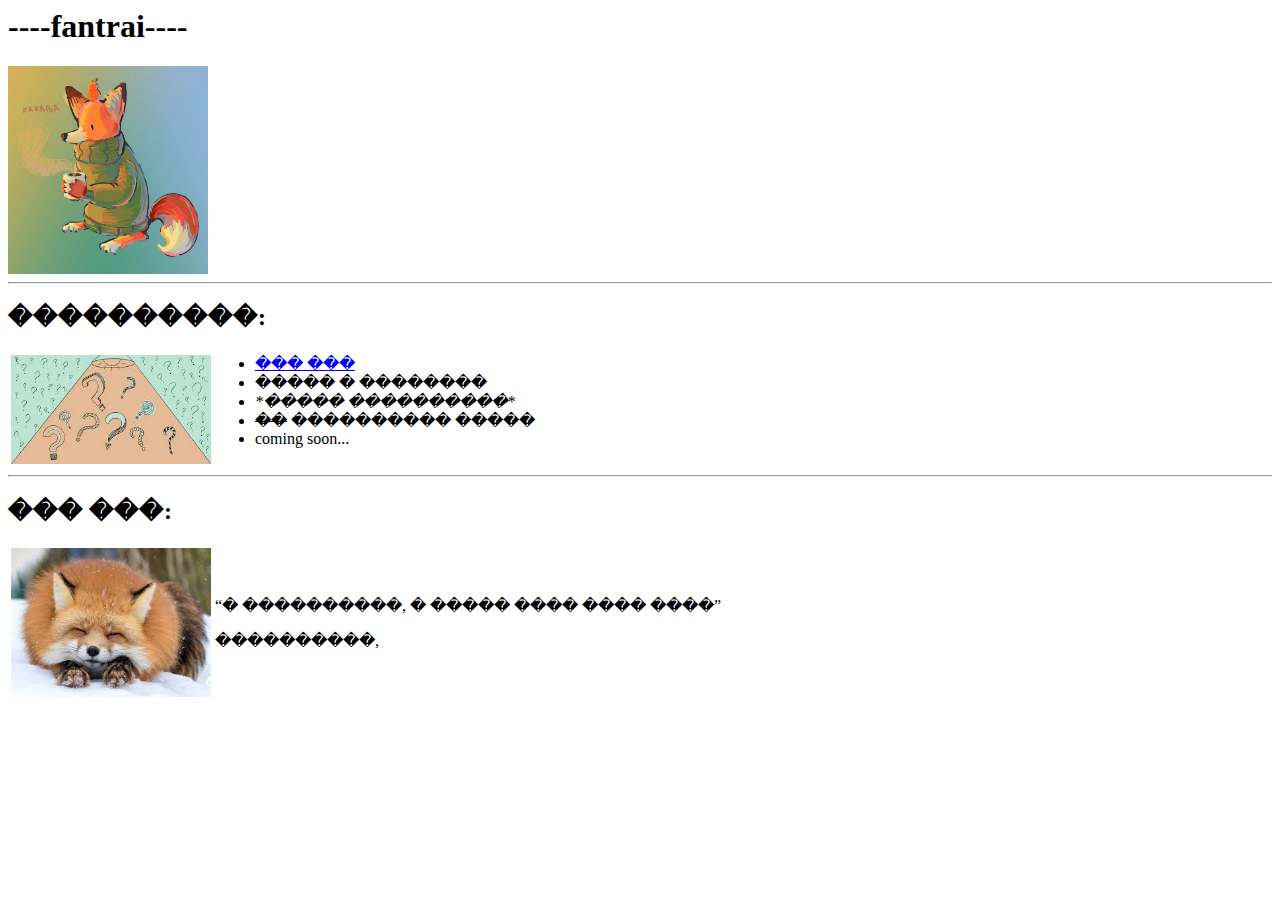
==== fantrai/main.html @ 4ff9de62 "addFantraiBase" ====
<html>
    <head>
        <title>��� ���</title>
        <link rel="shortcut icon" href="resources/fantrai2.jpg"/>
        <meta charset="UTF-8"/>
    </head>

    <body>
        <h1>----fantrai----</h1>
        <img alt="��� ������ ���� ���� ��������(" src="resources/fantrai.jpg" width="200" />
        <hr />

        <div>
            <h2>����������:</h2>

            <table>
                <tr>
                    <td>
                        <img alt="тут должна быть лиса" src="resources/whats.jpg" width="200"/>
                    </td>

                    <td>
                        <ul>
                            <li><a href="#about-me">��� ���</a></li>
                            <li><a>����� � ��������</a></li>
                            <li><a><i>*����� ����������*</i></a></li>
                            <li><a><del>��</del> ���������� �����</a></li>
                            <li><a>coming soon...</a></li>
                        </ul>
                    </td>
                </tr>
            </table>
            <hr />
        </div>

        <div id="about-me">
            <h2>��� ���:</h2>
            <p>
                <table>
                    <tr>
                        <td>
                            <img alt="��� ������ ���� ����������" src="resources/fox.jpg" width="200" />
                        </td>

                        <td>
                            <q>� ����������, � ����� ���� ���� ����</q>
                            <p>����������, </p>
                        </td>
                    </tr>
                </table>
            </p>
        </div>

    </body>
</html>
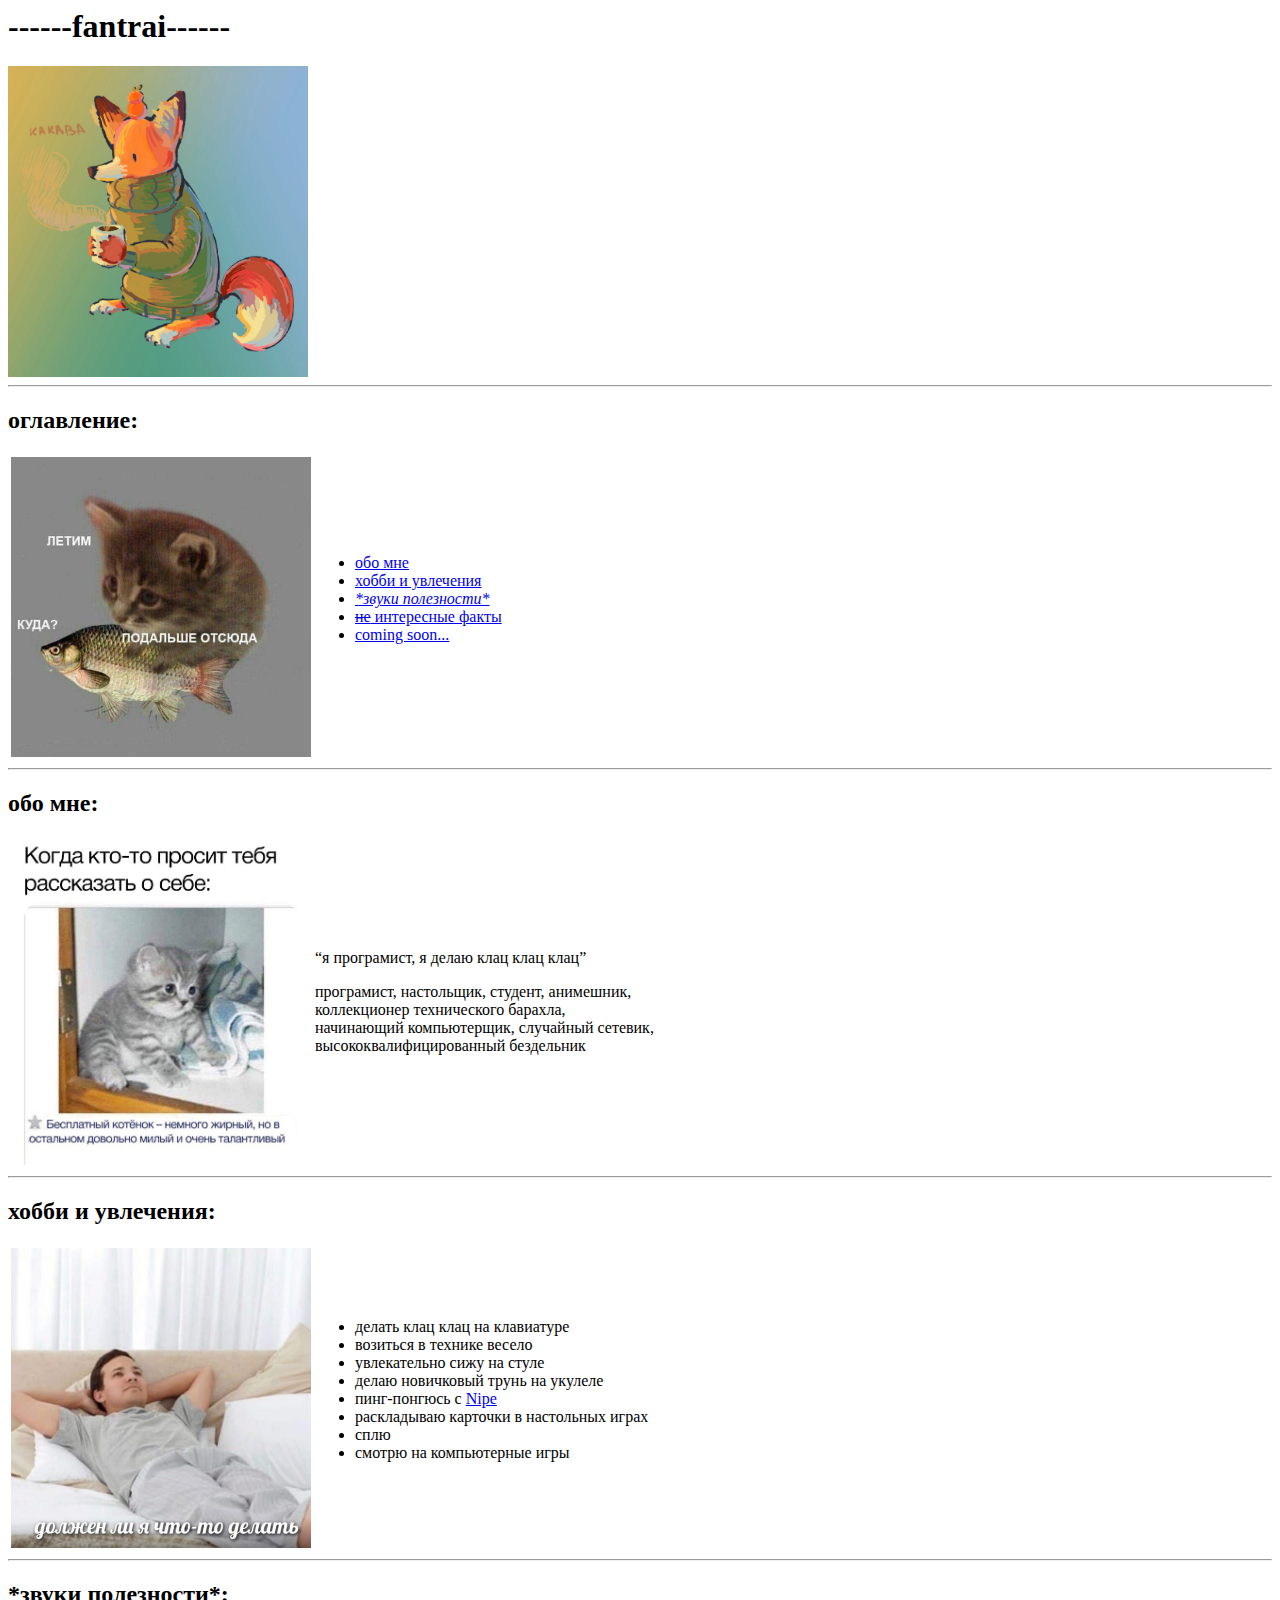
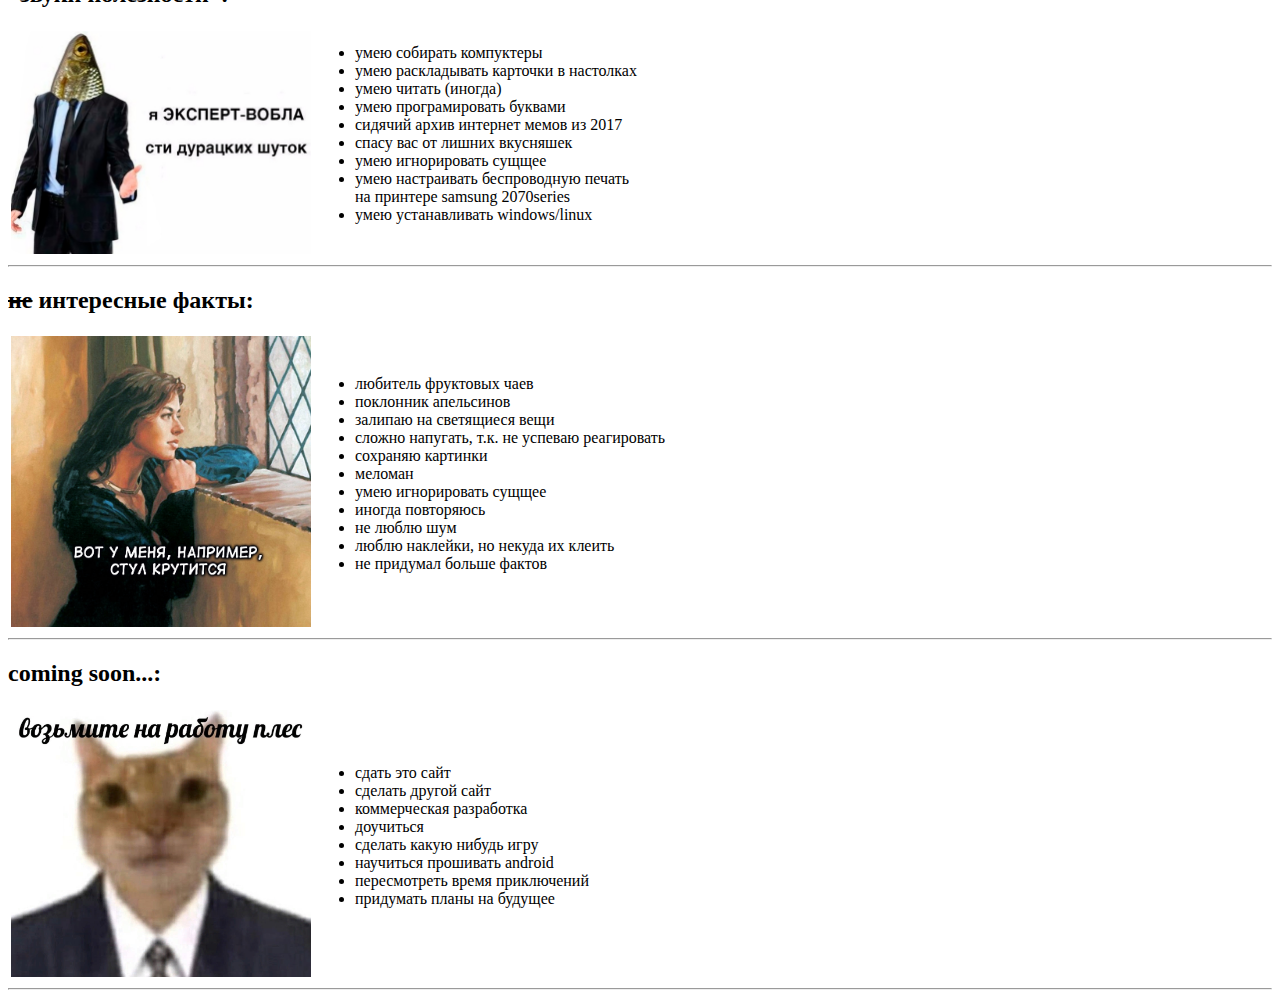
==== commit 258ccae7: "completeHTTP" ====
--- a/fantrai/main.html
+++ b/fantrai/main.html
@@ -1,31 +1,31 @@
 <html>
     <head>
-        <title>��� ���</title>
+        <title>fantrai</title>
         <link rel="shortcut icon" href="resources/fantrai2.jpg"/>
         <meta charset="UTF-8"/>
     </head>
 
     <body>
-        <h1>----fantrai----</h1>
-        <img alt="��� ������ ���� ���� ��������(" src="resources/fantrai.jpg" width="200" />
+        <h1>------fantrai------</h1>
+        <img alt="аватарка не подгрузилась(" src="resources/fantrai.jpg" width="300" />
         <hr />
 
         <div>
-            <h2>����������:</h2>
+            <h2>оглавление:</h2>
 
             <table>
                 <tr>
                     <td>
-                        <img alt="тут должна быть лиса" src="resources/whats.jpg" width="200"/>
+                        <img alt="тут должна быть катринка" src="resources/what.jpg" width="300"/>
                     </td>
 
                     <td>
                         <ul>
-                            <li><a href="#about-me">��� ���</a></li>
-                            <li><a>����� � ��������</a></li>
-                            <li><a><i>*����� ����������*</i></a></li>
-                            <li><a><del>��</del> ���������� �����</a></li>
-                            <li><a>coming soon...</a></li>
+                            <li><a href="#about-me">обо мне</a></li>
+                            <li><a href="#hobby">хобби и увлечения</a></li>
+                            <li><a href="#useful"><i>*звуки полезности*</i></a></li>
+                            <li><a href="#facts"><del>не</del> интересные факты</a></li>
+                            <li><a href="#coming-soon">coming soon...</a></li>
                         </ul>
                     </td>
                 </tr>
@@ -34,21 +34,132 @@
         </div>
 
         <div id="about-me">
-            <h2>��� ���:</h2>
-            <p>
+            <h2>обо мне:</h2>
                 <table>
                     <tr>
                         <td>
-                            <img alt="��� ������ ���� ����������" src="resources/fox.jpg" width="200" />
+                            <img alt="тут должна быть лиса" src="resources/about-me.jpg" width="300" />
                         </td>
 
                         <td>
-                            <q>� ����������, � ����� ���� ���� ����</q>
-                            <p>����������, </p>
+                            <q>я програмист, я делаю клац клац клац</q>
+                            <p>програмист, настольщик, студент, анимешник, <br>
+                                коллекционер технического барахла, <br>
+                                начинающий компьютерщик, случайный сетевик,<br>
+                                высококвалифицированный бездельник</p>
                         </td>
                     </tr>
                 </table>
-            </p>
+            <hr/>
+        </div>
+
+        <div id="hobby">
+            <h2>хобби и увлечения:</h2>
+
+            <table>
+                <tr>
+                    <td>
+                        <img alt="тут должна быть катринка" src="resources/hobby.jpg" width="300"/>
+                    </td>
+
+                    <td>
+                        <ul>
+                            <li>делать клац клац на клавиатуре</li>
+                            <li>возиться в технике весело</li>
+                            <li>увлекательно сижу на стуле</li>
+                            <li>делаю новичковый трунь на укулеле</li>
+                            <li>пинг-понгюсь с <a href="/NipeSite/main.html">Nipe</a></li>
+                            <li>раскладываю карточки в настольных играх</li>
+                            <li>сплю</li>
+                            <li>смотрю на компьютерные игры</li>
+                        </ul>
+                    </td>
+                </tr>
+            </table>
+            <hr />
+        </div>
+
+        <div id="useful">
+            <h2>*звуки полезности*:</h2>
+
+            <table>
+                <tr>
+                    <td>
+                        <img alt="тут должна быть катринка" src="resources/useful.jpg" width="300"/>
+                    </td>
+
+                    <td>
+                        <ul>
+                            <li>умею собирать компуктеры</li>
+                            <li>умею раскладывать карточки в настолках</li>
+                            <li>умею читать (иногда)</li>
+                            <li>умею програмировать буквами</li>
+                            <li>сидячий архив интернет мемов из 2017</li>
+                            <li>спасу вас от лишних вкусняшек</li>
+                            <li>умею игнорировать сущщее</li>
+                            <li>умею настраивать беспроводную печать
+                                <br/> на принтере samsung 2070series</li>
+                            <li>умею устанавливать windows/linux</li>
+                        </ul>
+                    </td>
+                </tr>
+            </table>
+            <hr />
+        </div>
+
+        <div id="facts">
+            <h2><del>не</del> интересные факты:</h2>
+
+            <table>
+                <tr>
+                    <td>
+                        <img alt="тут должна быть катринка" src="resources/facts.jpg" width="300"/>
+                    </td>
+
+                    <td>
+                        <ul>
+                            <li>любитель фруктовых чаев</li>
+                            <li>поклонник апельсинов</li>
+                            <li>залипаю на светящиеся вещи</li>
+                            <li>сложно напугать, т.к. не успеваю реагировать</li>
+                            <li>сохраняю картинки</li>
+                            <li>меломан</li>
+                            <li>умею игнорировать сущщее</li>
+                            <li>иногда повторяюсь</li>
+                            <li>не люблю шум</li>
+                            <li>люблю наклейки, но некуда их клеить</li>
+                            <li>не придумал больше фактов</li>
+                        </ul>
+                    </td>
+                </tr>
+            </table>
+            <hr />
+        </div>
+
+        <div id="coming-soon">
+            <h2>coming soon...:</h2>
+
+            <table>
+                <tr>
+                    <td>
+                        <img alt="тут должна быть катринка" src="resources/future.jpg" width="300"/>
+                    </td>
+
+                    <td>
+                        <ul>
+                            <li>сдать это сайт</li>
+                            <li>сделать другой сайт</li>
+                            <li>коммерческая разработка</li>
+                            <li>доучиться</li>
+                            <li>сделать какую нибудь игру</li>
+                            <li>научиться прошивать android</li>
+                            <li>пересмотреть время приключений</li>
+                            <li>придумать планы на будущее</li>
+                        </ul>
+                    </td>
+                </tr>
+            </table>
+            <hr />
         </div>
 
     </body>
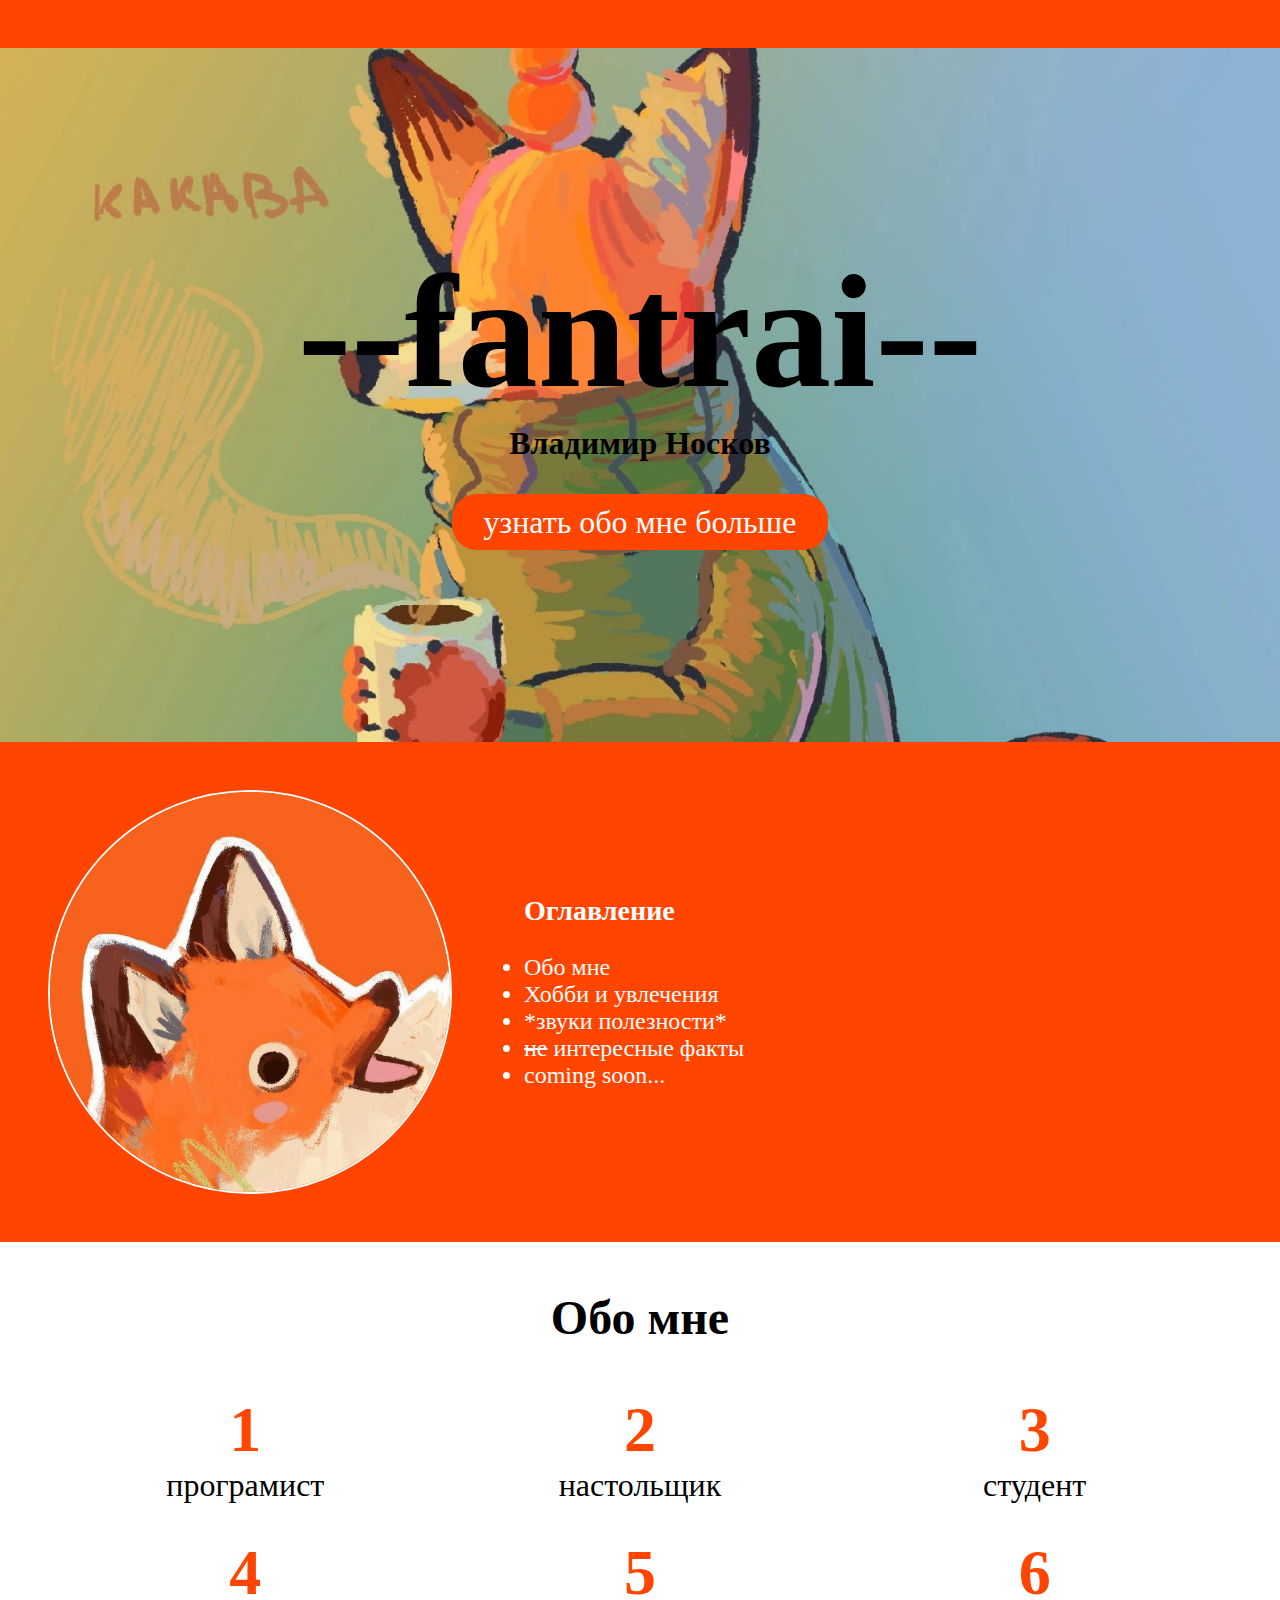
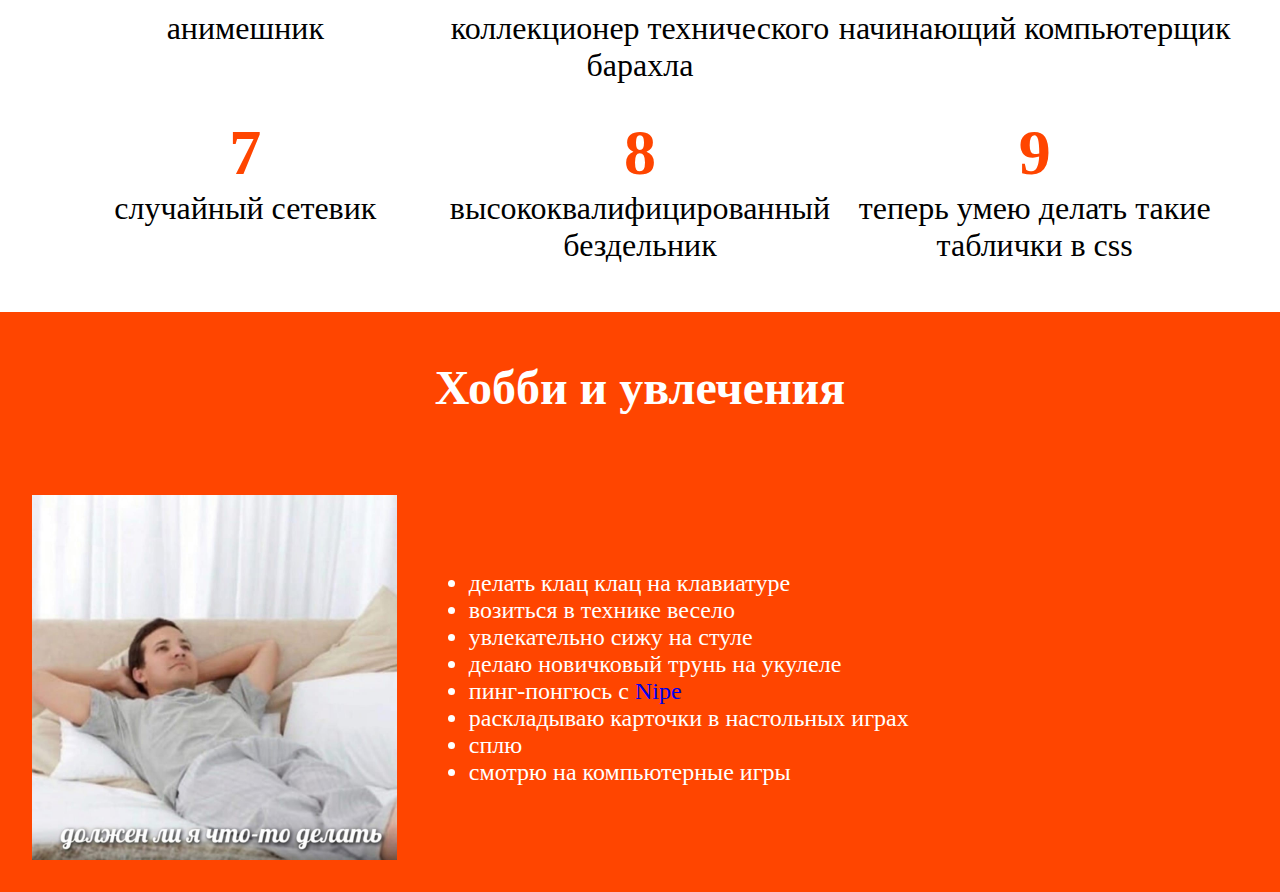
==== commit 120c4225: "add-css (start)" ====
--- a/fantrai/main.html
+++ b/fantrai/main.html
@@ -2,165 +2,88 @@
     <head>
         <title>fantrai</title>
         <link rel="shortcut icon" href="resources/fantrai2.jpg"/>
+        <link rel="stylesheet" href="fantrai.css" />
         <meta charset="UTF-8"/>
     </head>
 
     <body>
-        <h1>------fantrai------</h1>
-        <img alt="аватарка не подгрузилась(" src="resources/fantrai.jpg" width="300" />
-        <hr />
+        <section class="main_block">
+            <h1>--fantrai--</h1>
+            <h6>Владимир Носков</h6>
+            <a href="#typical_me" class="false_butt">узнать обо мне больше</a>
+        </section>
 
-        <div>
-            <h2>оглавление:</h2>
+        <section id="typical_me">
+            <img class="circle_av" src="resources/fantrai2.jpg"/>
+            <div class="about_me">
+                <h3>Оглавление</h3> <br />
+                <ul>
+                    <li>Обо мне</li>
+                    <li>Хобби и увлечения</li>
+                    <li>*звуки полезности*</li>
+                    <li><del>не</del> интересные факты</li>
+                    <li>coming soon...</li>
+                </ul>
+            </div>
+        </section>
 
-            <table>
-                <tr>
-                    <td>
-                        <img alt="тут должна быть катринка" src="resources/what.jpg" width="300"/>
-                    </td>
+        <section class="facts">
+            <h2>Обо мне</h2>
+            <div class="facts_grid">
+                <div>
+                    <h3>1</h3>
+                    програмист
+                </div>
+                <div>
+                    <h3>2</h3>
+                    настольщик
+                </div>
+                <div>
+                    <h3>3</h3>
+                    студент
+                </div>
+                <div>
+                    <h3>4</h3>
+                    анимешник
+                </div>
+                <div>
+                    <h3>5</h3>
+                    коллекционер технического барахла
+                </div>
+                <div>
+                    <h3>6</h3>
+                    начинающий компьютерщик
+                </div>
+                <div>
+                    <h3>7</h3>
+                    случайный сетевик
+                </div>
+                <div>
+                    <h3>8</h3>
+                    высококвалифицированный бездельник
+                </div>
+                <div>
+                    <h3>9</h3>
+                    теперь умею делать такие таблички в css
+                </div>
+            </div>
+        </section>
 
-                    <td>
-                        <ul>
-                            <li><a href="#about-me">обо мне</a></li>
-                            <li><a href="#hobby">хобби и увлечения</a></li>
-                            <li><a href="#useful"><i>*звуки полезности*</i></a></li>
-                            <li><a href="#facts"><del>не</del> интересные факты</a></li>
-                            <li><a href="#coming-soon">coming soon...</a></li>
-                        </ul>
-                    </td>
-                </tr>
-            </table>
-            <hr />
-        </div>
-
-        <div id="about-me">
-            <h2>обо мне:</h2>
-                <table>
-                    <tr>
-                        <td>
-                            <img alt="тут должна быть лиса" src="resources/about-me.jpg" width="300" />
-                        </td>
-
-                        <td>
-                            <q>я програмист, я делаю клац клац клац</q>
-                            <p>програмист, настольщик, студент, анимешник, <br>
-                                коллекционер технического барахла, <br>
-                                начинающий компьютерщик, случайный сетевик,<br>
-                                высококвалифицированный бездельник</p>
-                        </td>
-                    </tr>
-                </table>
-            <hr/>
-        </div>
-
-        <div id="hobby">
-            <h2>хобби и увлечения:</h2>
-
-            <table>
-                <tr>
-                    <td>
-                        <img alt="тут должна быть катринка" src="resources/hobby.jpg" width="300"/>
-                    </td>
-
-                    <td>
-                        <ul>
-                            <li>делать клац клац на клавиатуре</li>
-                            <li>возиться в технике весело</li>
-                            <li>увлекательно сижу на стуле</li>
-                            <li>делаю новичковый трунь на укулеле</li>
-                            <li>пинг-понгюсь с <a href="/NipeSite/main.html">Nipe</a></li>
-                            <li>раскладываю карточки в настольных играх</li>
-                            <li>сплю</li>
-                            <li>смотрю на компьютерные игры</li>
-                        </ul>
-                    </td>
-                </tr>
-            </table>
-            <hr />
-        </div>
-
-        <div id="useful">
-            <h2>*звуки полезности*:</h2>
-
-            <table>
-                <tr>
-                    <td>
-                        <img alt="тут должна быть катринка" src="resources/useful.jpg" width="300"/>
-                    </td>
-
-                    <td>
-                        <ul>
-                            <li>умею собирать компуктеры</li>
-                            <li>умею раскладывать карточки в настолках</li>
-                            <li>умею читать (иногда)</li>
-                            <li>умею програмировать буквами</li>
-                            <li>сидячий архив интернет мемов из 2017</li>
-                            <li>спасу вас от лишних вкусняшек</li>
-                            <li>умею игнорировать сущщее</li>
-                            <li>умею настраивать беспроводную печать
-                                <br/> на принтере samsung 2070series</li>
-                            <li>умею устанавливать windows/linux</li>
-                        </ul>
-                    </td>
-                </tr>
-            </table>
-            <hr />
-        </div>
-
-        <div id="facts">
-            <h2><del>не</del> интересные факты:</h2>
-
-            <table>
-                <tr>
-                    <td>
-                        <img alt="тут должна быть катринка" src="resources/facts.jpg" width="300"/>
-                    </td>
-
-                    <td>
-                        <ul>
-                            <li>любитель фруктовых чаев</li>
-                            <li>поклонник апельсинов</li>
-                            <li>залипаю на светящиеся вещи</li>
-                            <li>сложно напугать, т.к. не успеваю реагировать</li>
-                            <li>сохраняю картинки</li>
-                            <li>меломан</li>
-                            <li>умею игнорировать сущщее</li>
-                            <li>иногда повторяюсь</li>
-                            <li>не люблю шум</li>
-                            <li>люблю наклейки, но некуда их клеить</li>
-                            <li>не придумал больше фактов</li>
-                        </ul>
-                    </td>
-                </tr>
-            </table>
-            <hr />
-        </div>
-
-        <div id="coming-soon">
-            <h2>coming soon...:</h2>
-
-            <table>
-                <tr>
-                    <td>
-                        <img alt="тут должна быть катринка" src="resources/future.jpg" width="300"/>
-                    </td>
-
-                    <td>
-                        <ul>
-                            <li>сдать это сайт</li>
-                            <li>сделать другой сайт</li>
-                            <li>коммерческая разработка</li>
-                            <li>доучиться</li>
-                            <li>сделать какую нибудь игру</li>
-                            <li>научиться прошивать android</li>
-                            <li>пересмотреть время приключений</li>
-                            <li>придумать планы на будущее</li>
-                        </ul>
-                    </td>
-                </tr>
-            </table>
-            <hr />
-        </div>
-
+        <section>
+            <h2 class="w_color">Хобби и увлечения</h2>
+            <div class="hobby_block">
+                <img alt="тут должна быть катринка" src="resources/hobby.jpg" />
+                <ul>
+                    <li>делать клац клац на клавиатуре</li>
+                    <li>возиться в технике весело</li>
+                    <li>увлекательно сижу на стуле</li>
+                    <li>делаю новичковый трунь на укулеле</li>
+                    <li>пинг-понгюсь с <a href="../NipeSite/main.html">Nipe</a></li>
+                    <li>раскладываю карточки в настольных играх</li>
+                    <li>сплю</li>
+                    <li>смотрю на компьютерные игры</li>
+                </ul>
+            </div>
+        </section>
     </body>
 </html>--- a/fantrai/fantrai.css
+++ b/fantrai/fantrai.css
@@ -0,0 +1,132 @@
+* {
+    margin: 0;
+    padding: 0;
+}
+
+body {
+    background-color: orangered;
+}
+
+.main_block {
+    background-image: url(resources/fantrai.jpg);
+    background-repeat: no-repeat;
+    background-size: cover;
+    display: flex;
+    align-items: center;
+    flex-direction: column;
+    background-position-y: 20%;
+    padding-top: 15%;
+    padding-bottom: 15%;
+    margin-top: 3em;
+}
+
+h1 {
+    font-size: 10em;
+}
+
+h2 {
+    font-size: 3em;
+    text-align: center;
+    padding: 1em;
+}
+
+h6 {
+    font-size: 2em;
+}
+
+.false_butt {
+    font-size: 2em;
+    background-color: orangered;
+    color: white;
+    padding: 0.3em;
+    padding-right: 1em;
+    padding-left: 1em;
+    border-radius: 25px;
+    margin-top: 1em;
+}
+
+a:link {
+    text-decoration: none;
+}
+
+a:visited {
+    text-decoration: none;
+    color: currentColor;
+}
+
+.circle_av {
+    border-radius: 100%;
+    border: solid;
+    border-color: white;
+    border-width: 2px;
+    width: 25em;
+    height: 100%;
+}
+
+#typical_me {
+    padding: 3em;
+    display: flex;
+    flex-direction: row;
+}
+
+@media (any-hover:hover) {
+    .about_me * li:hover {
+        transition: font-size 0.4s;
+        font-size: 120%;
+    }
+
+    .about_me * li:not(:hover) {
+        transition: font-size 0.4s;
+    }
+}
+
+.about_me {
+    color: white;
+    margin: auto;
+    margin-left: 3em;
+    font-size: 1.5em;
+}
+
+.facts {
+    background-color: white;
+}
+
+.facts_grid {
+    display: grid;
+    grid-template-columns: repeat(3, 1fr);
+    align-content: center;
+    padding: 3em;
+    padding-top: 0;
+    row-gap: 2em;
+}
+
+.facts_grid * h3 {
+    font-size: 2em;
+    color: orangered;
+}
+
+.facts_grid > div {
+    font-size: 2em;
+    text-align: center;
+}
+
+.w_color {
+    color: white;
+}
+
+.hobby_block {
+    padding: 2em;
+    display: flex;
+
+}
+
+.hobby_block > img {
+    width: 30%;
+}
+
+.hobby_block > ul {
+    padding: 3em;
+    align-self: center;
+    font-size: 1.5em;
+    color: white;
+}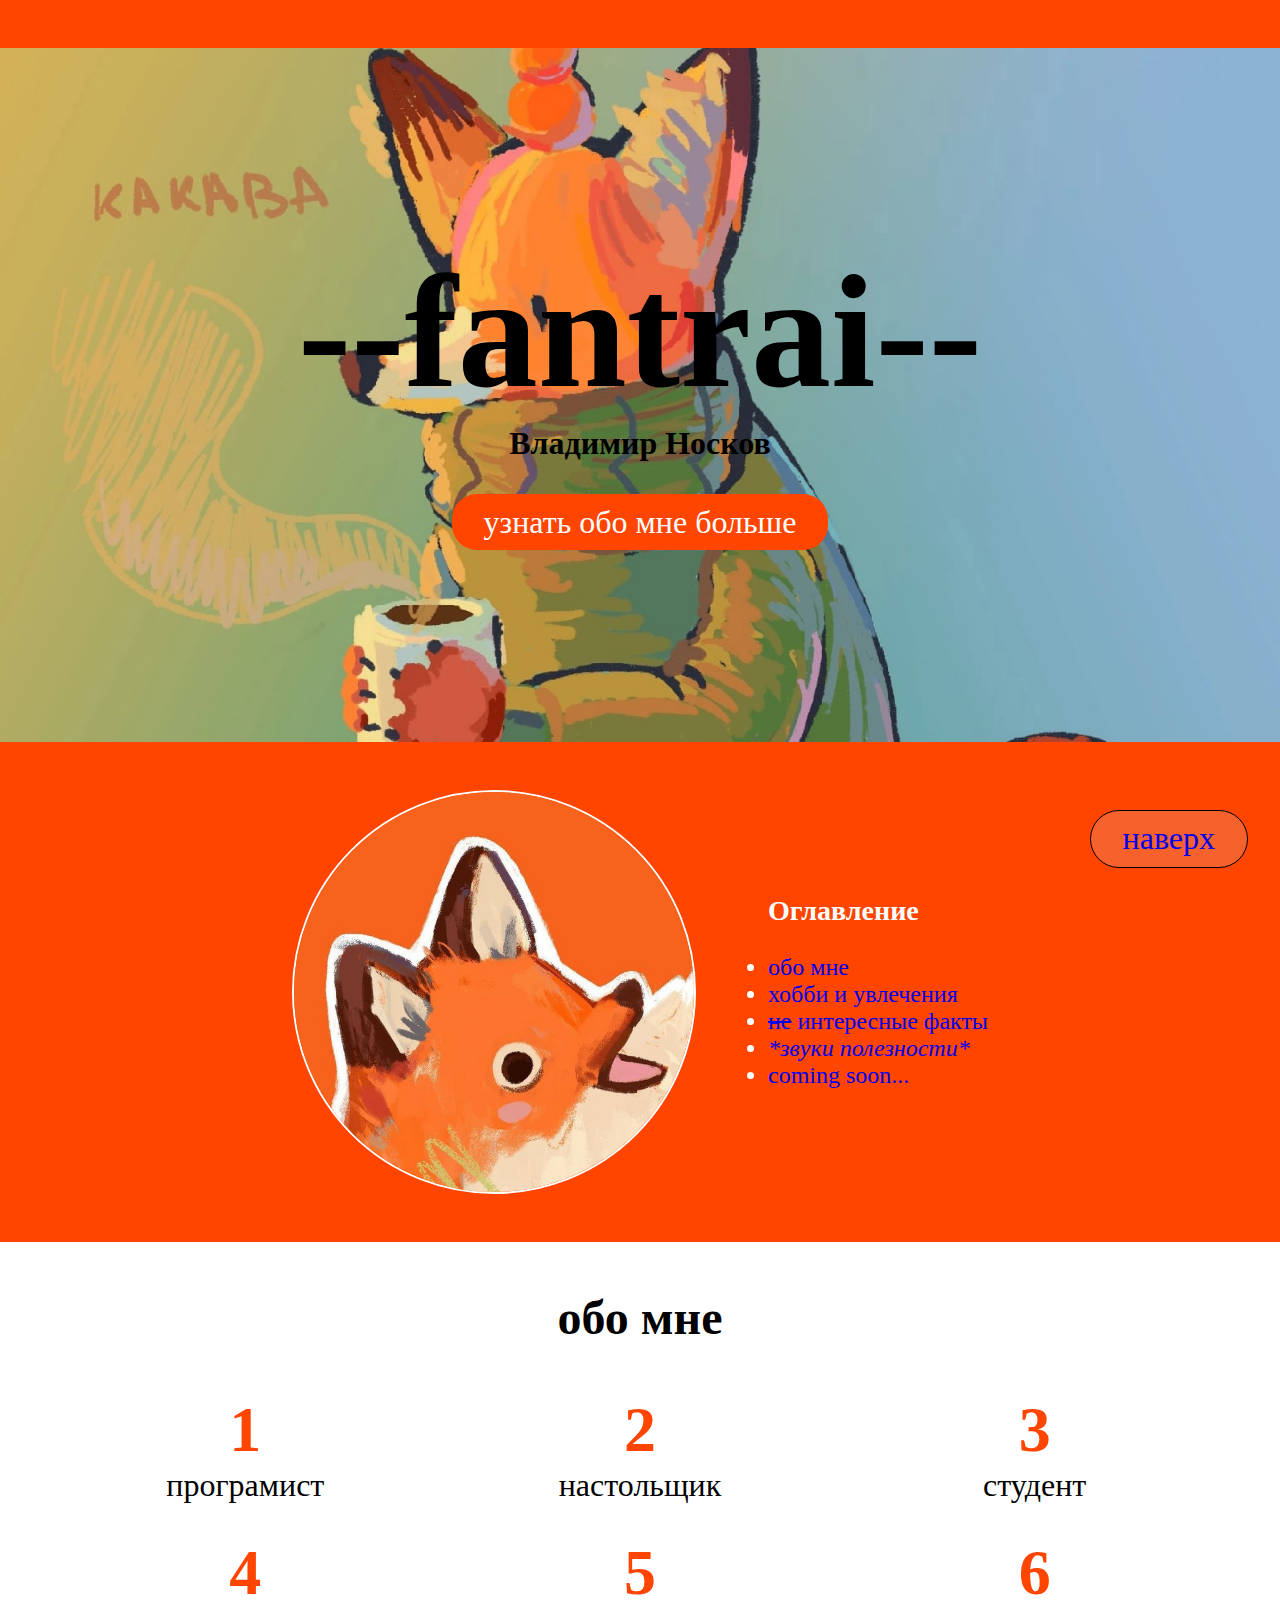
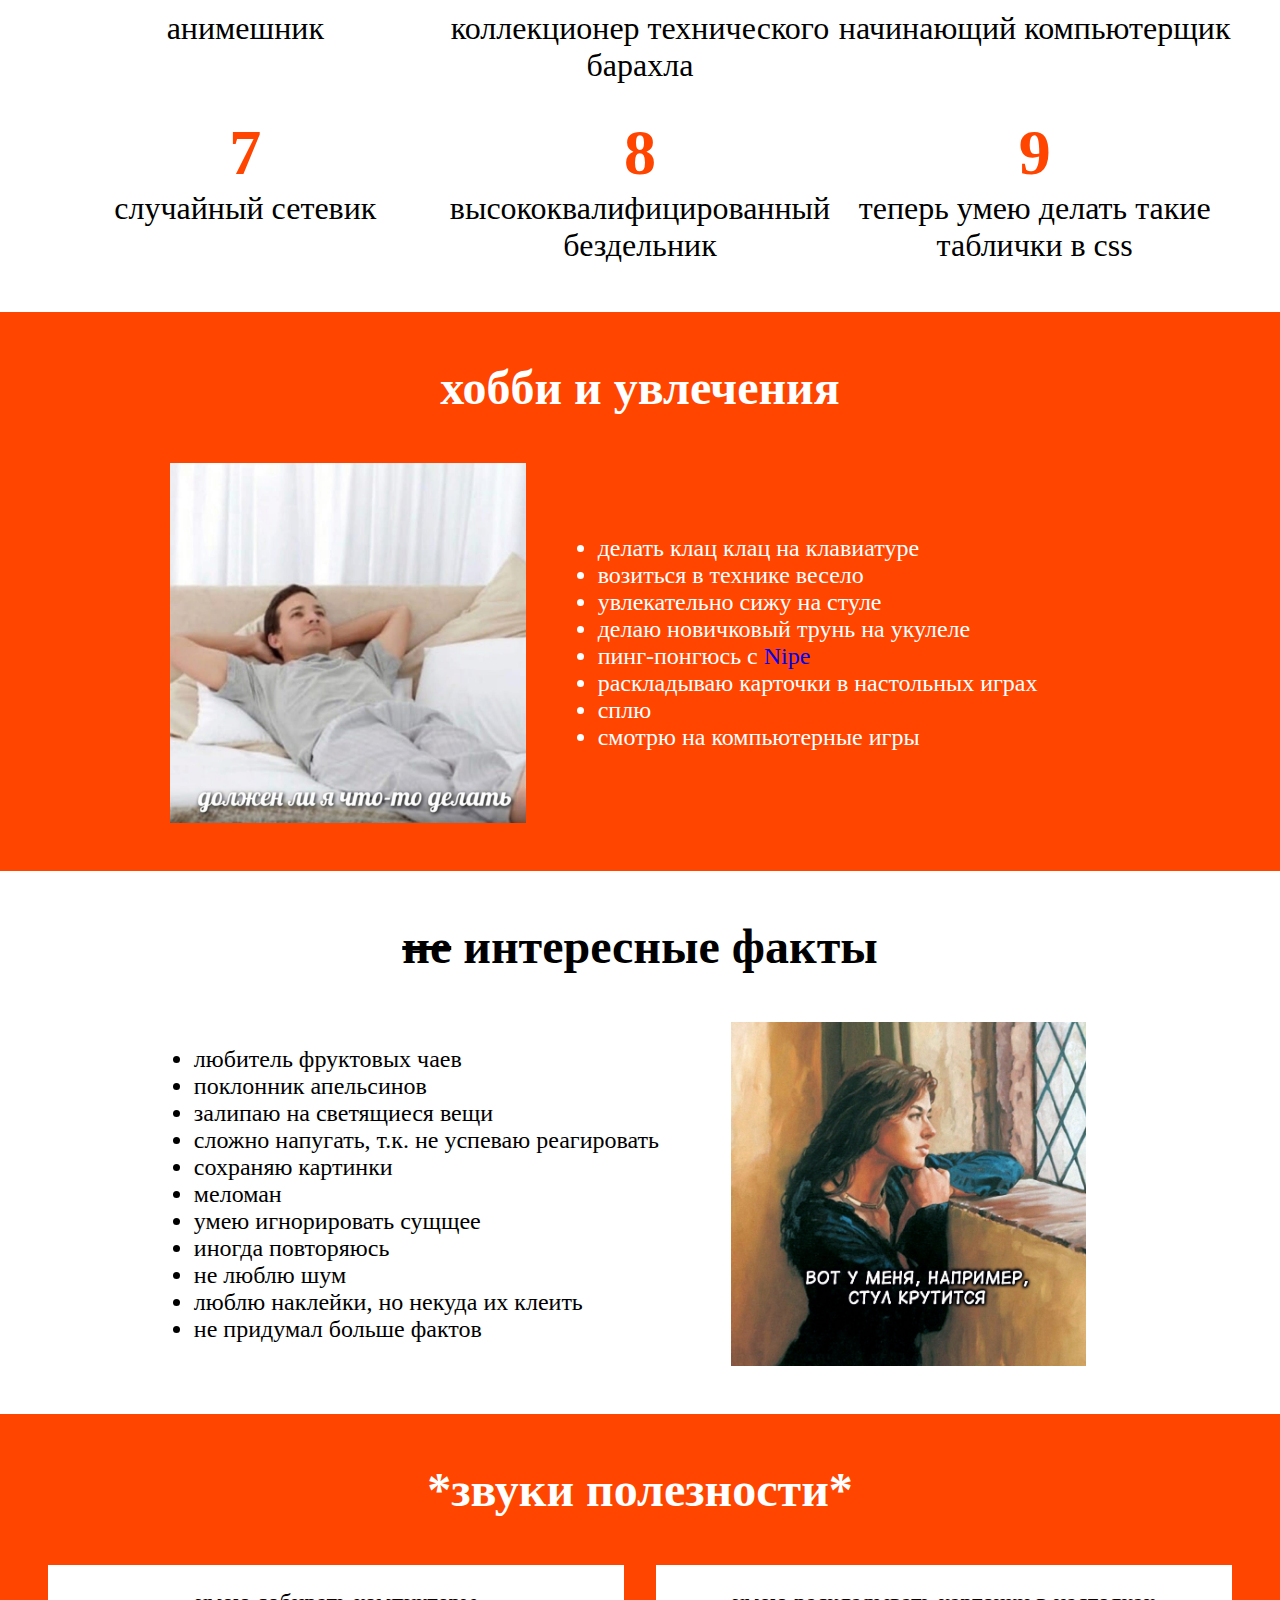
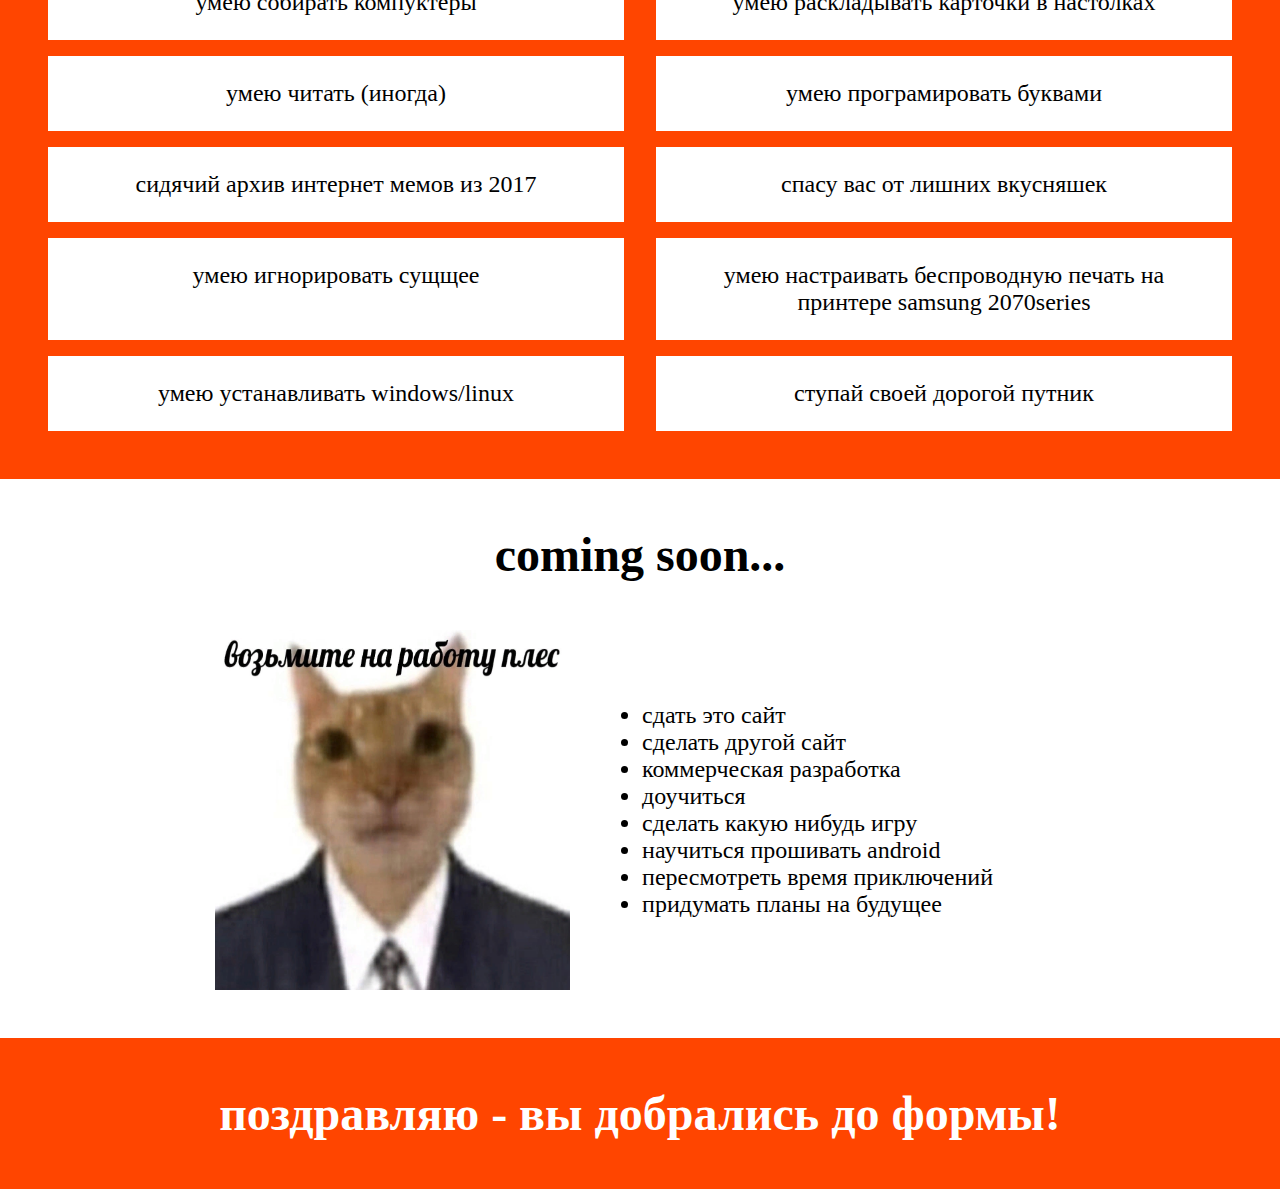
==== commit 233c2824: "complete-css" ====
--- a/fantrai/main.html
+++ b/fantrai/main.html
@@ -6,30 +6,34 @@
         <meta charset="UTF-8"/>
     </head>
 
-    <body>
+    <body id="up">
+        <div class="up_butt">
+            <a href="#up">наверх</a>
+        </div>
+
         <section class="main_block">
             <h1>--fantrai--</h1>
             <h6>Владимир Носков</h6>
-            <a href="#typical_me" class="false_butt">узнать обо мне больше</a>
+            <a href="#content" class="false_butt">узнать обо мне больше</a>
         </section>
 
-        <section id="typical_me">
+        <section id="content">
             <img class="circle_av" src="resources/fantrai2.jpg"/>
-            <div class="about_me">
+            <div class="contents_list">
                 <h3>Оглавление</h3> <br />
                 <ul>
-                    <li>Обо мне</li>
-                    <li>Хобби и увлечения</li>
-                    <li>*звуки полезности*</li>
-                    <li><del>не</del> интересные факты</li>
-                    <li>coming soon...</li>
+                    <li><a href="#about-me">обо мне</a></li>
+                    <li><a href="#hobby">хобби и увлечения</a></li>
+                    <li><a href="#facts"><del>не</del> интересные факты</a></li>
+                    <li><a href="#useful"><i>*звуки полезности*</i></a></li>
+                    <li><a href="#coming-soon">coming soon...</a></li>
                 </ul>
             </div>
         </section>
 
-        <section class="facts">
-            <h2>Обо мне</h2>
-            <div class="facts_grid">
+        <section class="about_me" id="about-me">
+            <h2>обо мне</h2>
+            <div class="about_me_grid">
                 <div>
                     <h3>1</h3>
                     програмист
@@ -69,8 +73,8 @@
             </div>
         </section>
 
-        <section>
-            <h2 class="w_color">Хобби и увлечения</h2>
+        <section id="hobby">
+            <h2 class="w_color">хобби и увлечения</h2>
             <div class="hobby_block">
                 <img alt="тут должна быть катринка" src="resources/hobby.jpg" />
                 <ul>
@@ -85,5 +89,84 @@
                 </ul>
             </div>
         </section>
+
+        <section class="facts" id="facts">
+            <h2><del>не</del> интересные факты</h2>
+            <div class="facts_list">
+                <div>
+                    <ul>
+                        <li>любитель фруктовых чаев</li>
+                        <li>поклонник апельсинов</li>
+                        <li>залипаю на светящиеся вещи</li>
+                        <li>сложно напугать, т.к. не успеваю реагировать</li>
+                        <li>сохраняю картинки</li>
+                        <li>меломан</li>
+                        <li>умею игнорировать сущщее</li>
+                        <li>иногда повторяюсь</li>
+                        <li>не люблю шум</li>
+                        <li>люблю наклейки, но некуда их клеить</li>
+                        <li>не придумал больше фактов</li>
+                    </ul>
+                    <img src="resources/facts.jpg">
+                </div>
+            </div>
+        </section>
+
+        <section id="useful">
+            <h2 class="w_color">*звуки полезности*</h2>
+            <div class="useful_grid">
+                <div>
+                    умею собирать компуктеры
+                </div>
+                <div>
+                    умею раскладывать карточки в настолках                
+                </div>
+                <div>
+                    умею читать (иногда)
+                </div>
+                <div>
+                    умею програмировать буквами
+                </div>
+                <div>
+                    сидячий архив интернет мемов из 2017
+                </div>
+                <div>
+                    спасу вас от лишних вкусняшек
+                </div>
+                <div>
+                    умею игнорировать сущщее
+                </div>
+                <div>
+                    умею настраивать беспроводную печать на принтере samsung 2070series
+                </div>
+                <div>
+                    умею устанавливать windows/linux
+                </div>
+                <div>
+                    ступай своей дорогой путник
+                </div>
+            </div>
+        </section>
+
+        <section class="coming_soon" id="coming-soon">
+            <h2>coming soon...</h2>
+            <div class="coming_soon_list">
+                <img alt="тут должна быть катринка" src="resources/future.jpg" />
+                <ul>
+                    <li>сдать это сайт</li>
+                    <li>сделать другой сайт</li>
+                    <li>коммерческая разработка</li>
+                    <li>доучиться</li>
+                    <li>сделать какую нибудь игру</li>
+                    <li>научиться прошивать android</li>
+                    <li>пересмотреть время приключений</li>
+                    <li>придумать планы на будущее</li>
+                </ul>
+            </div>
+        </section>
+
+        <section>
+            <h2 class="w_color">поздравляю - вы добрались до формы!</h2>
+        </section>
     </body>
 </html>--- a/fantrai/fantrai.css
+++ b/fantrai/fantrai.css
@@ -63,35 +63,39 @@
     height: 100%;
 }
 
-#typical_me {
+#content {
     padding: 3em;
     display: flex;
     flex-direction: row;
+    justify-content: center;
 }
 
 @media (any-hover:hover) {
-    .about_me * li:hover {
+    .contents_list * li:hover {
         transition: font-size 0.4s;
         font-size: 120%;
     }
 
-    .about_me * li:not(:hover) {
+    .contents_list * li:not(:hover) {
         transition: font-size 0.4s;
     }
 }
 
-.about_me {
-    color: white;
-    margin: auto;
+.contents_list {
+    color: white;
     margin-left: 3em;
     font-size: 1.5em;
-}
-
-.facts {
+    margin-top: auto;
+    margin-bottom: auto;
+}
+
+.about_me,
+.facts,
+.coming_soon {
     background-color: white;
 }
 
-.facts_grid {
+.about_me_grid {
     display: grid;
     grid-template-columns: repeat(3, 1fr);
     align-content: center;
@@ -100,12 +104,12 @@
     row-gap: 2em;
 }
 
-.facts_grid * h3 {
+.about_me_grid * h3 {
     font-size: 2em;
     color: orangered;
 }
 
-.facts_grid > div {
+.about_me_grid > div {
     font-size: 2em;
     text-align: center;
 }
@@ -114,19 +118,84 @@
     color: white;
 }
 
-.hobby_block {
-    padding: 2em;
-    display: flex;
-
-}
-
-.hobby_block > img {
+.hobby_block,
+.coming_soon_list {
+    padding: 3em;
+    padding-top: 0;
+    display: flex;
+    justify-content: center;
+}
+
+.hobby_block > img,
+.coming_soon_list > img {
     width: 30%;
 }
 
-.hobby_block > ul {
+.hobby_block > ul,
+.coming_soon_list > ul {
     padding: 3em;
     align-self: center;
     font-size: 1.5em;
     color: white;
+}
+
+.facts_list {
+    display: flex;
+    flex-direction: column;
+    padding: 3em;
+    padding-top: 0;
+}
+
+.facts_list > div {
+    display: flex;
+    flex-direction: row;
+    justify-content: center;
+    font-size: 1.5em;
+}
+
+.facts_list > div > ul {
+    margin-top: auto;
+    margin-bottom: auto;
+}
+
+.facts_list > div > img {
+    width: 30%;
+    padding-left: 3em;
+}
+
+.useful_grid {
+    display: grid;
+    grid-template-columns: repeat(2, 1fr);
+    padding: 3em;
+    padding-top: 0;
+    gap: 1em 2em;
+}
+
+.useful_grid > div {
+    background-color: white;
+    padding: 1em;
+    text-align: center;
+    font-size: 1.5em;
+}
+
+.coming_soon_list > ul {
+    color: black;
+}
+
+.up_butt {
+    position: fixed;
+    font-size: 2em;
+    background-color: rgb(247, 98, 44);
+    color: white;
+    padding: 0.3em;
+    padding-right: 1em;
+    padding-left: 1em;
+
+    border: solid;
+    border-color: black;
+    border-radius: 50px;
+    border-width: 1px;
+    
+    right: 1em;
+    bottom: 1em;
 }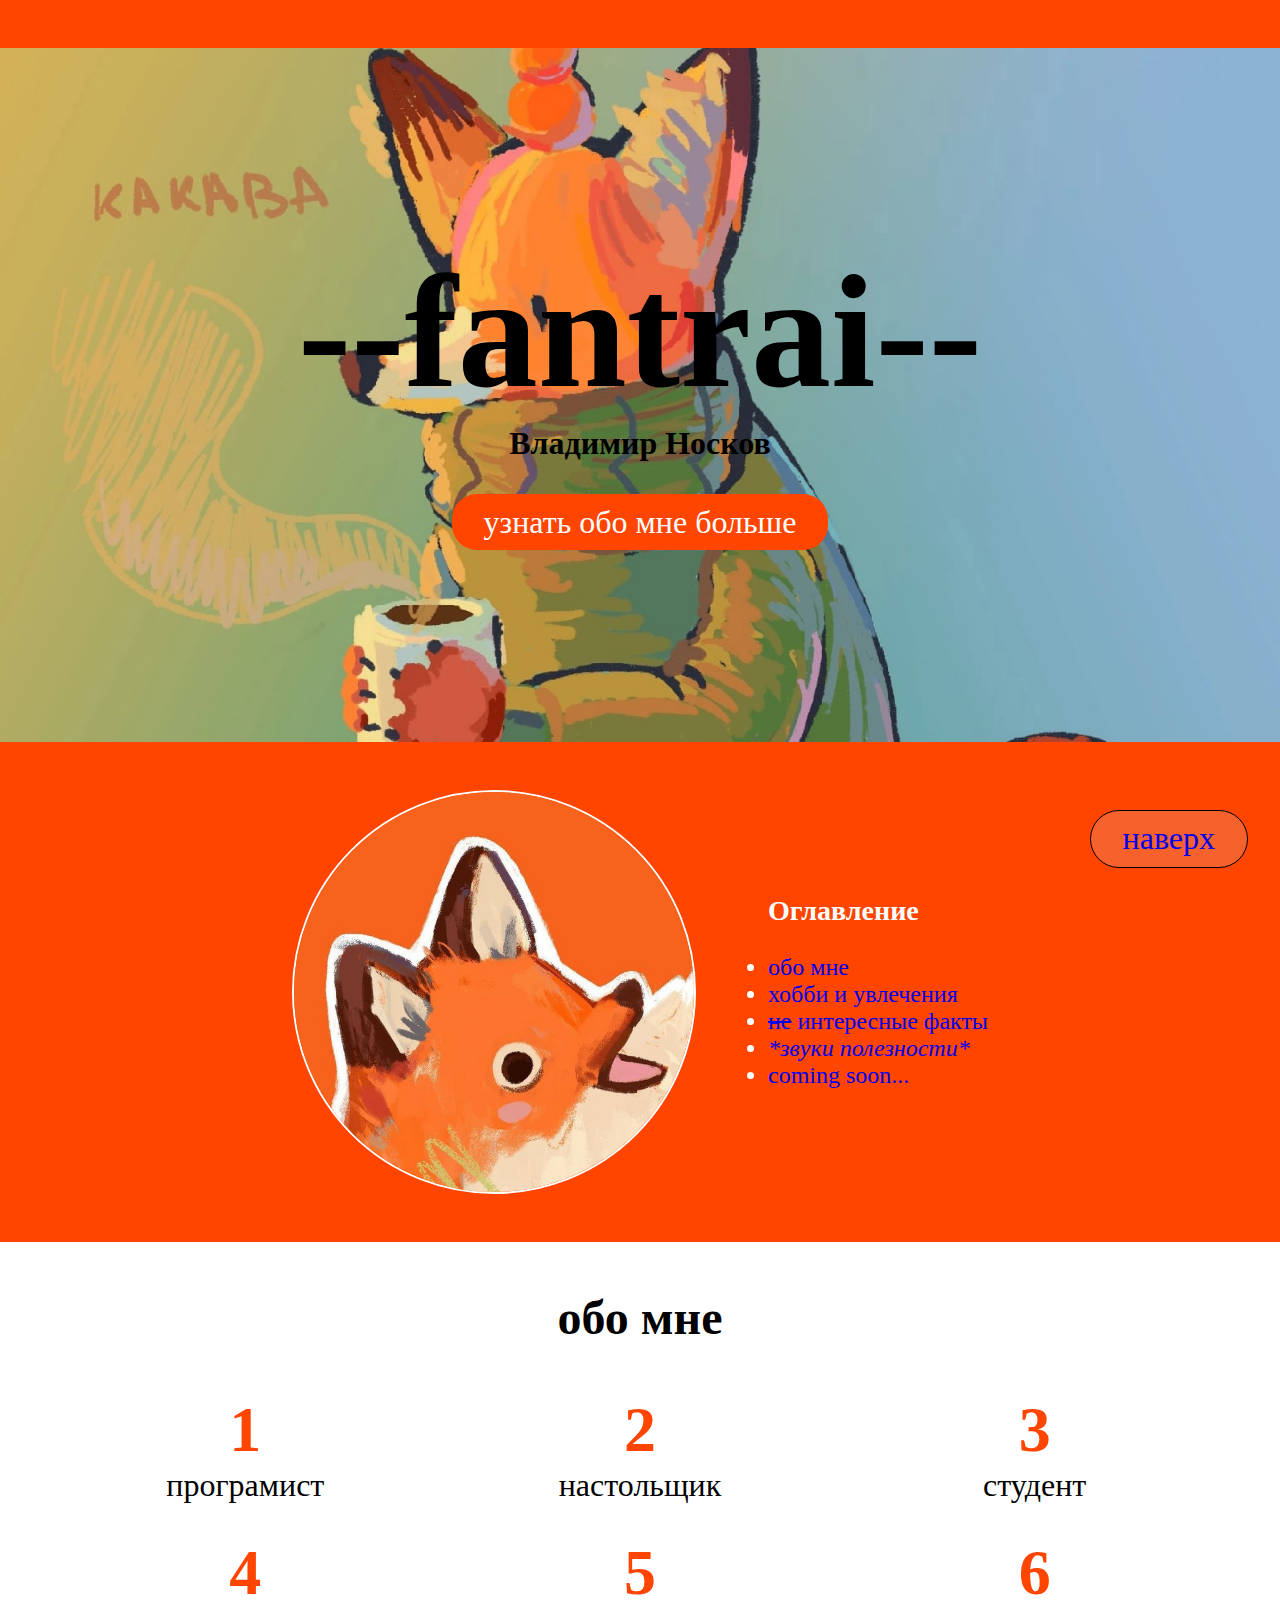
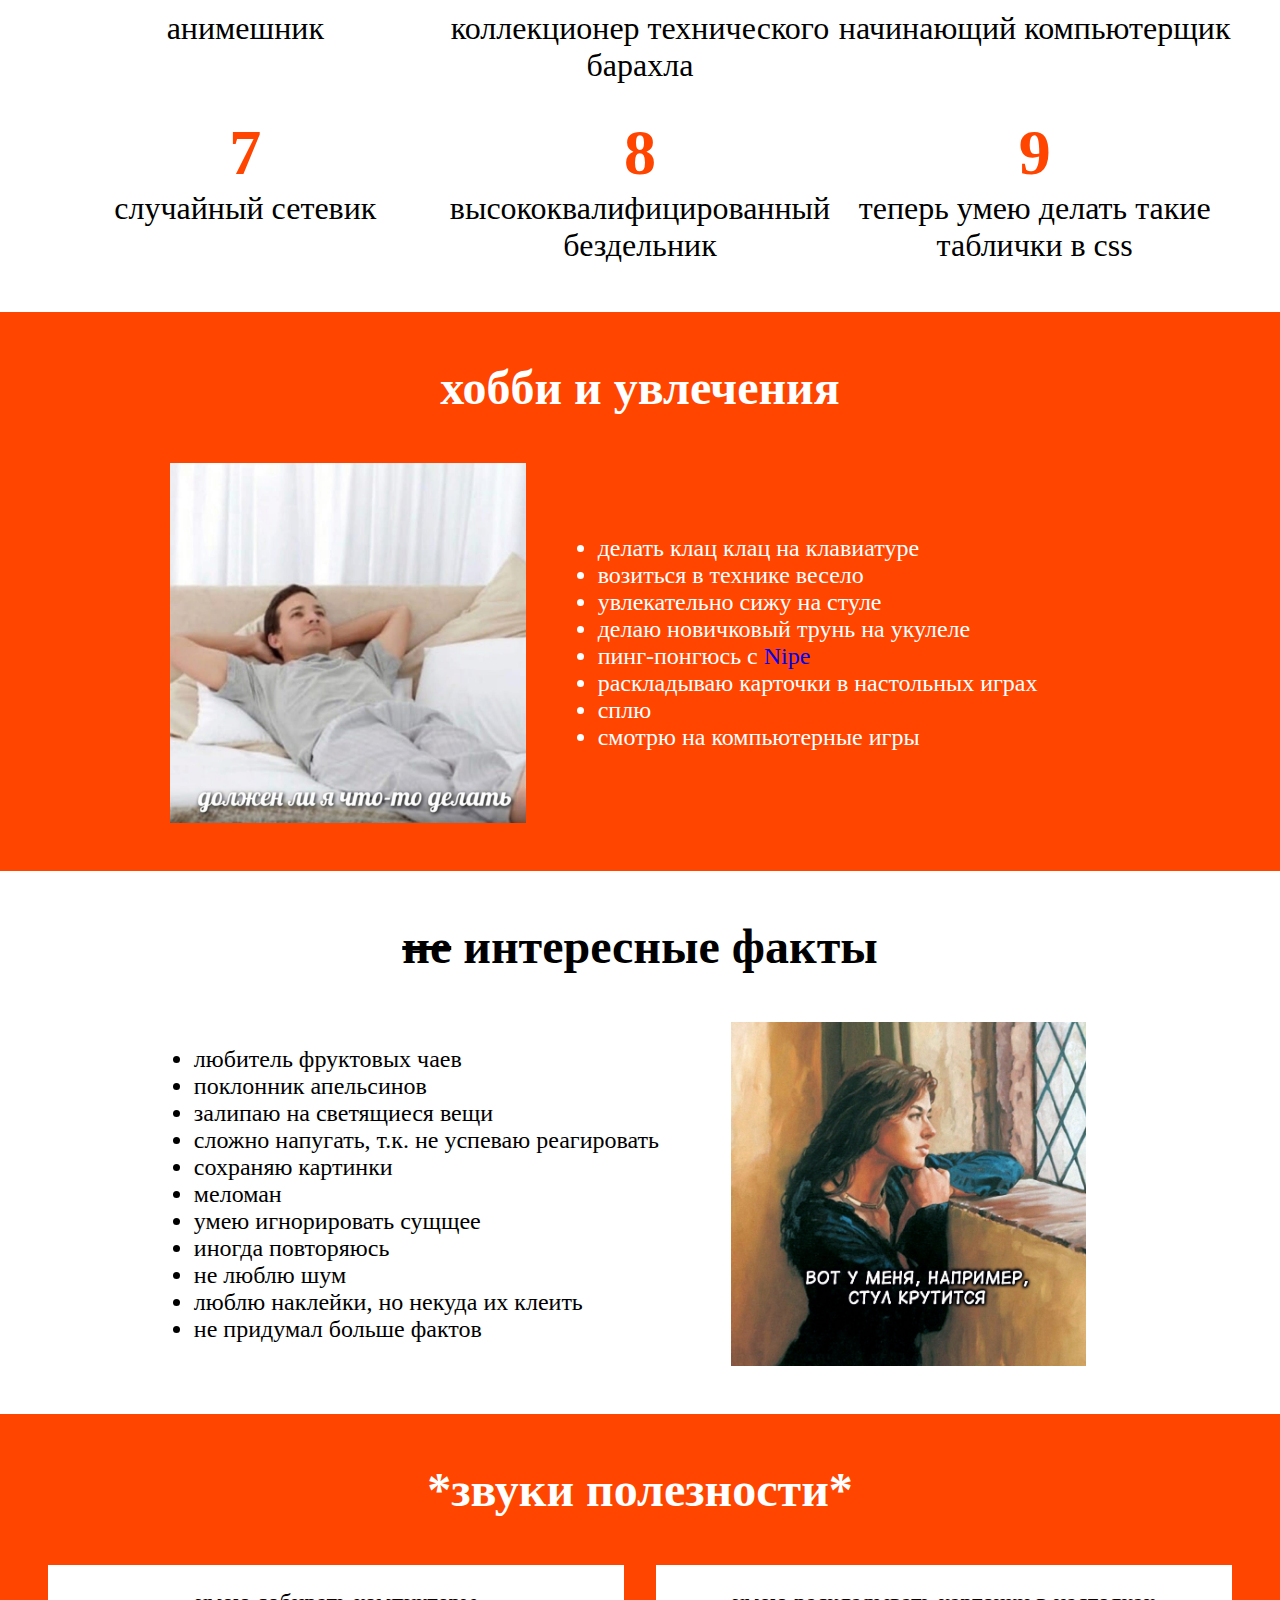
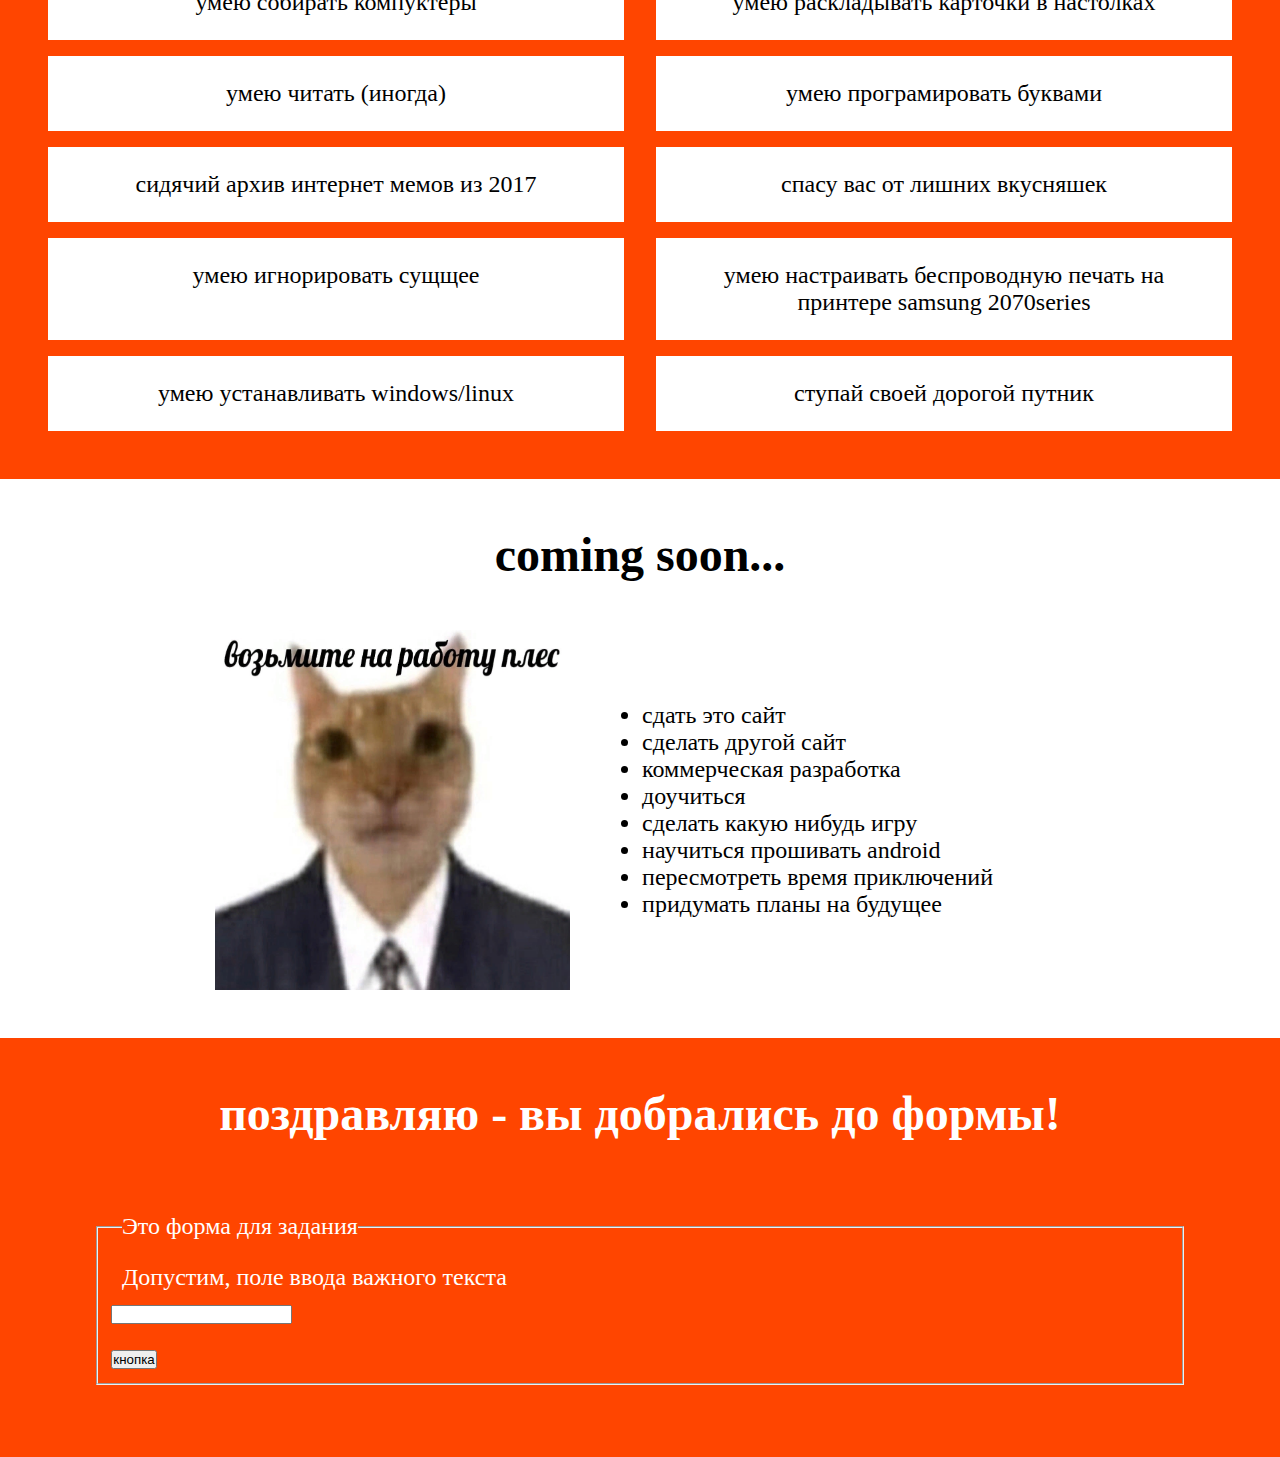
==== commit 5d4cfad8: "strat-create-form (i very tyred)" ====
--- a/fantrai/main.html
+++ b/fantrai/main.html
@@ -167,6 +167,17 @@
 
         <section>
             <h2 class="w_color">поздравляю - вы добрались до формы!</h2>
+            <form>
+                <fieldset>
+                    <legend>Это форма для задания</legend>
+
+                    <label>
+                        Допустим, поле ввода важного текста<br>
+                        <input type="text">
+                    </label> <br>
+                    <button>кнопка</button>
+                </fieldset>
+            </form>
         </section>
     </body>
 </html>--- a/fantrai/fantrai.css
+++ b/fantrai/fantrai.css
@@ -198,4 +198,15 @@
     
     right: 1em;
     bottom: 1em;
+}
+
+form {
+    margin: 3em;
+    margin-top: 0;
+    color: white;
+    font-size: 1.5em;
+}
+
+form * {
+    margin: 1em;
 }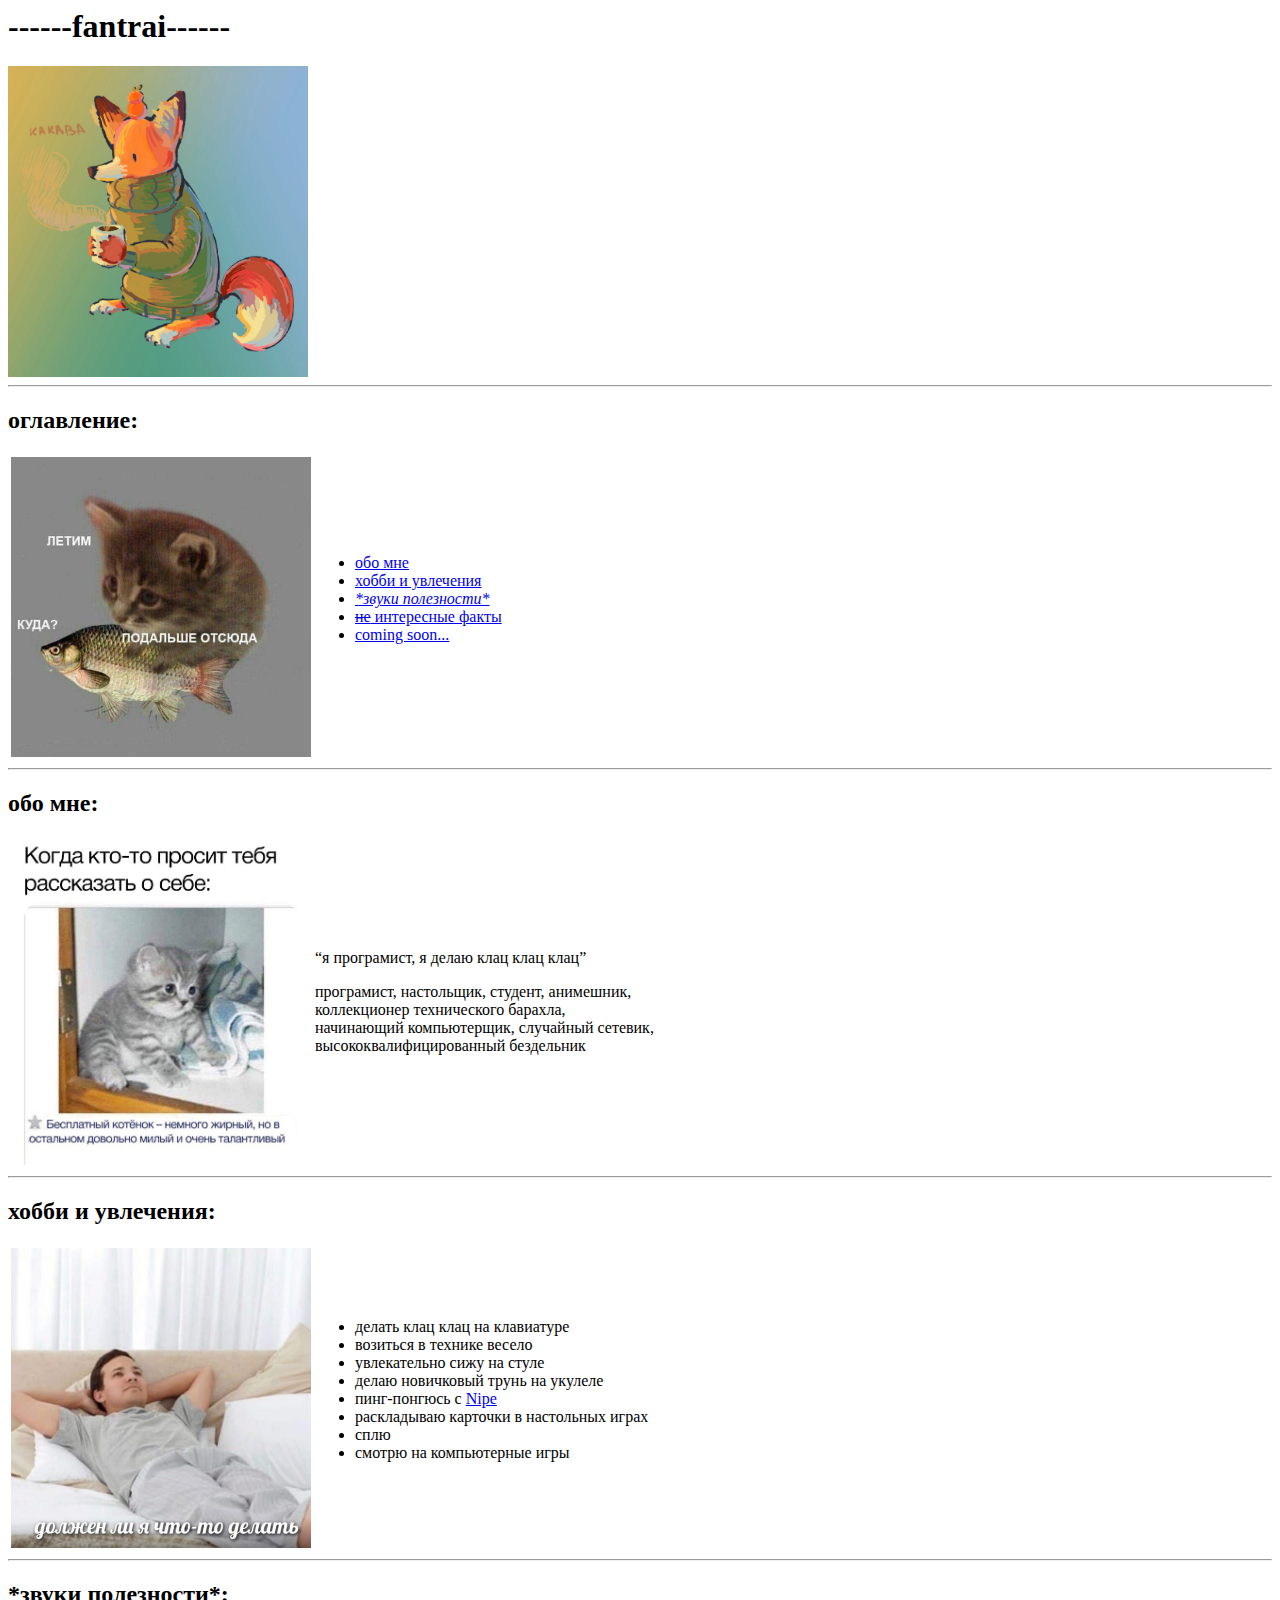
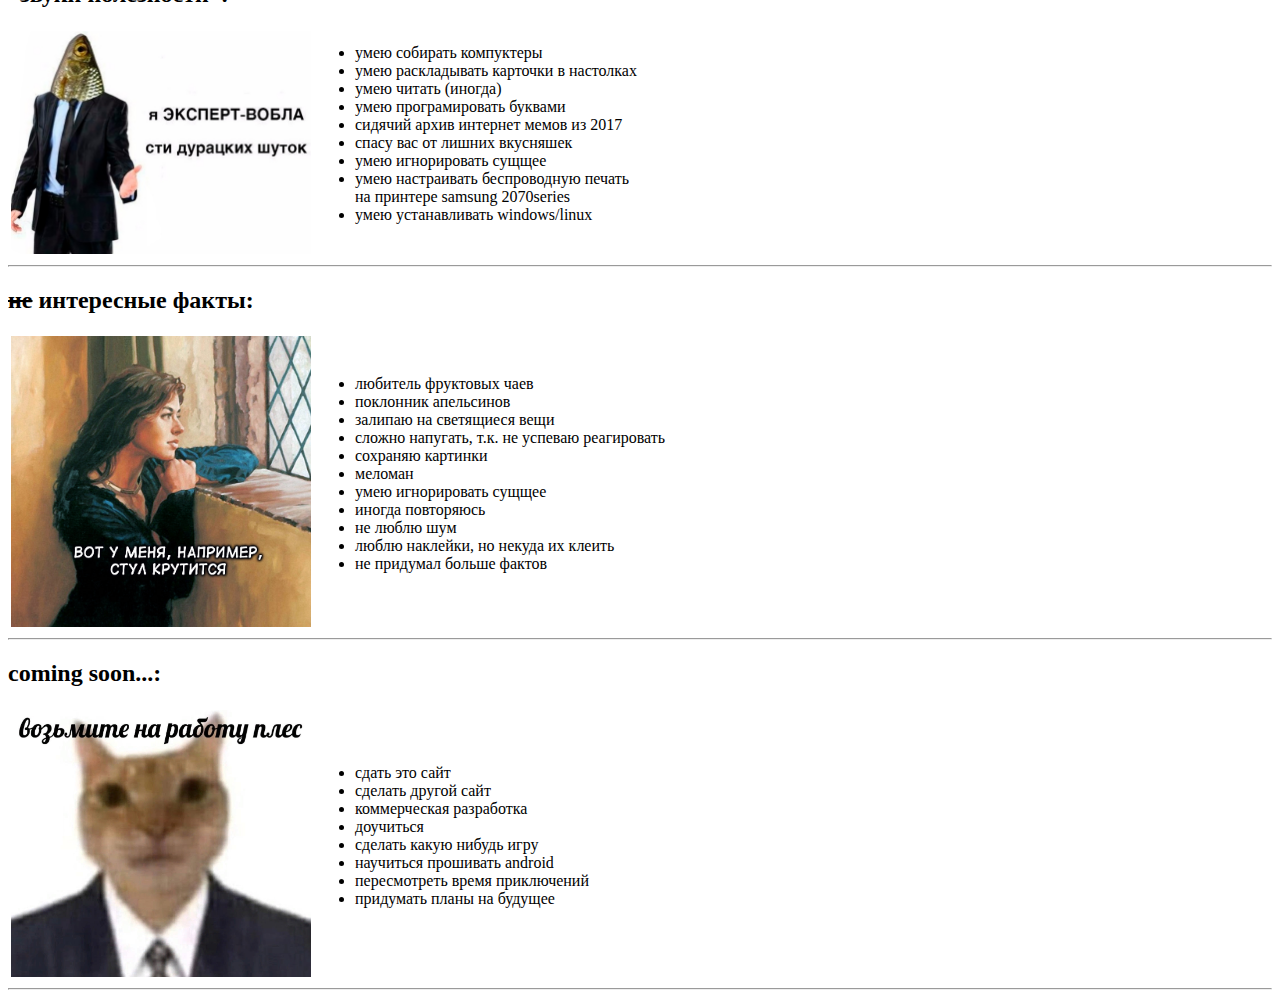
==== commit 2eafe785: "Merge branch 'main' into nipe277-pulling-site" ====
--- a/fantrai/main.html
+++ b/fantrai/main.html
@@ -2,182 +2,165 @@
     <head>
         <title>fantrai</title>
         <link rel="shortcut icon" href="resources/fantrai2.jpg"/>
-        <link rel="stylesheet" href="fantrai.css" />
         <meta charset="UTF-8"/>
     </head>
 
-    <body id="up">
-        <div class="up_butt">
-            <a href="#up">наверх</a>
+    <body>
+        <h1>------fantrai------</h1>
+        <img alt="аватарка не подгрузилась(" src="resources/fantrai.jpg" width="300" />
+        <hr />
+
+        <div>
+            <h2>оглавление:</h2>
+
+            <table>
+                <tr>
+                    <td>
+                        <img alt="тут должна быть катринка" src="resources/what.jpg" width="300"/>
+                    </td>
+
+                    <td>
+                        <ul>
+                            <li><a href="#about-me">обо мне</a></li>
+                            <li><a href="#hobby">хобби и увлечения</a></li>
+                            <li><a href="#useful"><i>*звуки полезности*</i></a></li>
+                            <li><a href="#facts"><del>не</del> интересные факты</a></li>
+                            <li><a href="#coming-soon">coming soon...</a></li>
+                        </ul>
+                    </td>
+                </tr>
+            </table>
+            <hr />
         </div>
 
-        <section class="main_block">
-            <h1>--fantrai--</h1>
-            <h6>Владимир Носков</h6>
-            <a href="#content" class="false_butt">узнать обо мне больше</a>
-        </section>
+        <div id="about-me">
+            <h2>обо мне:</h2>
+                <table>
+                    <tr>
+                        <td>
+                            <img alt="тут должна быть лиса" src="resources/about-me.jpg" width="300" />
+                        </td>
 
-        <section id="content">
-            <img class="circle_av" src="resources/fantrai2.jpg"/>
-            <div class="contents_list">
-                <h3>Оглавление</h3> <br />
-                <ul>
-                    <li><a href="#about-me">обо мне</a></li>
-                    <li><a href="#hobby">хобби и увлечения</a></li>
-                    <li><a href="#facts"><del>не</del> интересные факты</a></li>
-                    <li><a href="#useful"><i>*звуки полезности*</i></a></li>
-                    <li><a href="#coming-soon">coming soon...</a></li>
-                </ul>
-            </div>
-        </section>
+                        <td>
+                            <q>я програмист, я делаю клац клац клац</q>
+                            <p>програмист, настольщик, студент, анимешник, <br>
+                                коллекционер технического барахла, <br>
+                                начинающий компьютерщик, случайный сетевик,<br>
+                                высококвалифицированный бездельник</p>
+                        </td>
+                    </tr>
+                </table>
+            <hr/>
+        </div>
 
-        <section class="about_me" id="about-me">
-            <h2>обо мне</h2>
-            <div class="about_me_grid">
-                <div>
-                    <h3>1</h3>
-                    програмист
-                </div>
-                <div>
-                    <h3>2</h3>
-                    настольщик
-                </div>
-                <div>
-                    <h3>3</h3>
-                    студент
-                </div>
-                <div>
-                    <h3>4</h3>
-                    анимешник
-                </div>
-                <div>
-                    <h3>5</h3>
-                    коллекционер технического барахла
-                </div>
-                <div>
-                    <h3>6</h3>
-                    начинающий компьютерщик
-                </div>
-                <div>
-                    <h3>7</h3>
-                    случайный сетевик
-                </div>
-                <div>
-                    <h3>8</h3>
-                    высококвалифицированный бездельник
-                </div>
-                <div>
-                    <h3>9</h3>
-                    теперь умею делать такие таблички в css
-                </div>
-            </div>
-        </section>
+        <div id="hobby">
+            <h2>хобби и увлечения:</h2>
 
-        <section id="hobby">
-            <h2 class="w_color">хобби и увлечения</h2>
-            <div class="hobby_block">
-                <img alt="тут должна быть катринка" src="resources/hobby.jpg" />
-                <ul>
-                    <li>делать клац клац на клавиатуре</li>
-                    <li>возиться в технике весело</li>
-                    <li>увлекательно сижу на стуле</li>
-                    <li>делаю новичковый трунь на укулеле</li>
-                    <li>пинг-понгюсь с <a href="../NipeSite/main.html">Nipe</a></li>
-                    <li>раскладываю карточки в настольных играх</li>
-                    <li>сплю</li>
-                    <li>смотрю на компьютерные игры</li>
-                </ul>
-            </div>
-        </section>
+            <table>
+                <tr>
+                    <td>
+                        <img alt="тут должна быть катринка" src="resources/hobby.jpg" width="300"/>
+                    </td>
 
-        <section class="facts" id="facts">
-            <h2><del>не</del> интересные факты</h2>
-            <div class="facts_list">
-                <div>
-                    <ul>
-                        <li>любитель фруктовых чаев</li>
-                        <li>поклонник апельсинов</li>
-                        <li>залипаю на светящиеся вещи</li>
-                        <li>сложно напугать, т.к. не успеваю реагировать</li>
-                        <li>сохраняю картинки</li>
-                        <li>меломан</li>
-                        <li>умею игнорировать сущщее</li>
-                        <li>иногда повторяюсь</li>
-                        <li>не люблю шум</li>
-                        <li>люблю наклейки, но некуда их клеить</li>
-                        <li>не придумал больше фактов</li>
-                    </ul>
-                    <img src="resources/facts.jpg">
-                </div>
-            </div>
-        </section>
+                    <td>
+                        <ul>
+                            <li>делать клац клац на клавиатуре</li>
+                            <li>возиться в технике весело</li>
+                            <li>увлекательно сижу на стуле</li>
+                            <li>делаю новичковый трунь на укулеле</li>
+                            <li>пинг-понгюсь с <a href="../NipeSite/main.html">Nipe</a></li>
+                            <li>раскладываю карточки в настольных играх</li>
+                            <li>сплю</li>
+                            <li>смотрю на компьютерные игры</li>
+                        </ul>
+                    </td>
+                </tr>
+            </table>
+            <hr />
+        </div>
 
-        <section id="useful">
-            <h2 class="w_color">*звуки полезности*</h2>
-            <div class="useful_grid">
-                <div>
-                    умею собирать компуктеры
-                </div>
-                <div>
-                    умею раскладывать карточки в настолках                
-                </div>
-                <div>
-                    умею читать (иногда)
-                </div>
-                <div>
-                    умею програмировать буквами
-                </div>
-                <div>
-                    сидячий архив интернет мемов из 2017
-                </div>
-                <div>
-                    спасу вас от лишних вкусняшек
-                </div>
-                <div>
-                    умею игнорировать сущщее
-                </div>
-                <div>
-                    умею настраивать беспроводную печать на принтере samsung 2070series
-                </div>
-                <div>
-                    умею устанавливать windows/linux
-                </div>
-                <div>
-                    ступай своей дорогой путник
-                </div>
-            </div>
-        </section>
+        <div id="useful">
+            <h2>*звуки полезности*:</h2>
 
-        <section class="coming_soon" id="coming-soon">
-            <h2>coming soon...</h2>
-            <div class="coming_soon_list">
-                <img alt="тут должна быть катринка" src="resources/future.jpg" />
-                <ul>
-                    <li>сдать это сайт</li>
-                    <li>сделать другой сайт</li>
-                    <li>коммерческая разработка</li>
-                    <li>доучиться</li>
-                    <li>сделать какую нибудь игру</li>
-                    <li>научиться прошивать android</li>
-                    <li>пересмотреть время приключений</li>
-                    <li>придумать планы на будущее</li>
-                </ul>
-            </div>
-        </section>
+            <table>
+                <tr>
+                    <td>
+                        <img alt="тут должна быть катринка" src="resources/useful.jpg" width="300"/>
+                    </td>
 
-        <section>
-            <h2 class="w_color">поздравляю - вы добрались до формы!</h2>
-            <form>
-                <fieldset>
-                    <legend>Это форма для задания</legend>
+                    <td>
+                        <ul>
+                            <li>умею собирать компуктеры</li>
+                            <li>умею раскладывать карточки в настолках</li>
+                            <li>умею читать (иногда)</li>
+                            <li>умею програмировать буквами</li>
+                            <li>сидячий архив интернет мемов из 2017</li>
+                            <li>спасу вас от лишних вкусняшек</li>
+                            <li>умею игнорировать сущщее</li>
+                            <li>умею настраивать беспроводную печать
+                                <br/> на принтере samsung 2070series</li>
+                            <li>умею устанавливать windows/linux</li>
+                        </ul>
+                    </td>
+                </tr>
+            </table>
+            <hr />
+        </div>
 
-                    <label>
-                        Допустим, поле ввода важного текста<br>
-                        <input type="text">
-                    </label> <br>
-                    <button>кнопка</button>
-                </fieldset>
-            </form>
-        </section>
+        <div id="facts">
+            <h2><del>не</del> интересные факты:</h2>
+
+            <table>
+                <tr>
+                    <td>
+                        <img alt="тут должна быть катринка" src="resources/facts.jpg" width="300"/>
+                    </td>
+
+                    <td>
+                        <ul>
+                            <li>любитель фруктовых чаев</li>
+                            <li>поклонник апельсинов</li>
+                            <li>залипаю на светящиеся вещи</li>
+                            <li>сложно напугать, т.к. не успеваю реагировать</li>
+                            <li>сохраняю картинки</li>
+                            <li>меломан</li>
+                            <li>умею игнорировать сущщее</li>
+                            <li>иногда повторяюсь</li>
+                            <li>не люблю шум</li>
+                            <li>люблю наклейки, но некуда их клеить</li>
+                            <li>не придумал больше фактов</li>
+                        </ul>
+                    </td>
+                </tr>
+            </table>
+            <hr />
+        </div>
+
+        <div id="coming-soon">
+            <h2>coming soon...:</h2>
+
+            <table>
+                <tr>
+                    <td>
+                        <img alt="тут должна быть катринка" src="resources/future.jpg" width="300"/>
+                    </td>
+
+                    <td>
+                        <ul>
+                            <li>сдать это сайт</li>
+                            <li>сделать другой сайт</li>
+                            <li>коммерческая разработка</li>
+                            <li>доучиться</li>
+                            <li>сделать какую нибудь игру</li>
+                            <li>научиться прошивать android</li>
+                            <li>пересмотреть время приключений</li>
+                            <li>придумать планы на будущее</li>
+                        </ul>
+                    </td>
+                </tr>
+            </table>
+            <hr />
+        </div>
+
     </body>
 </html>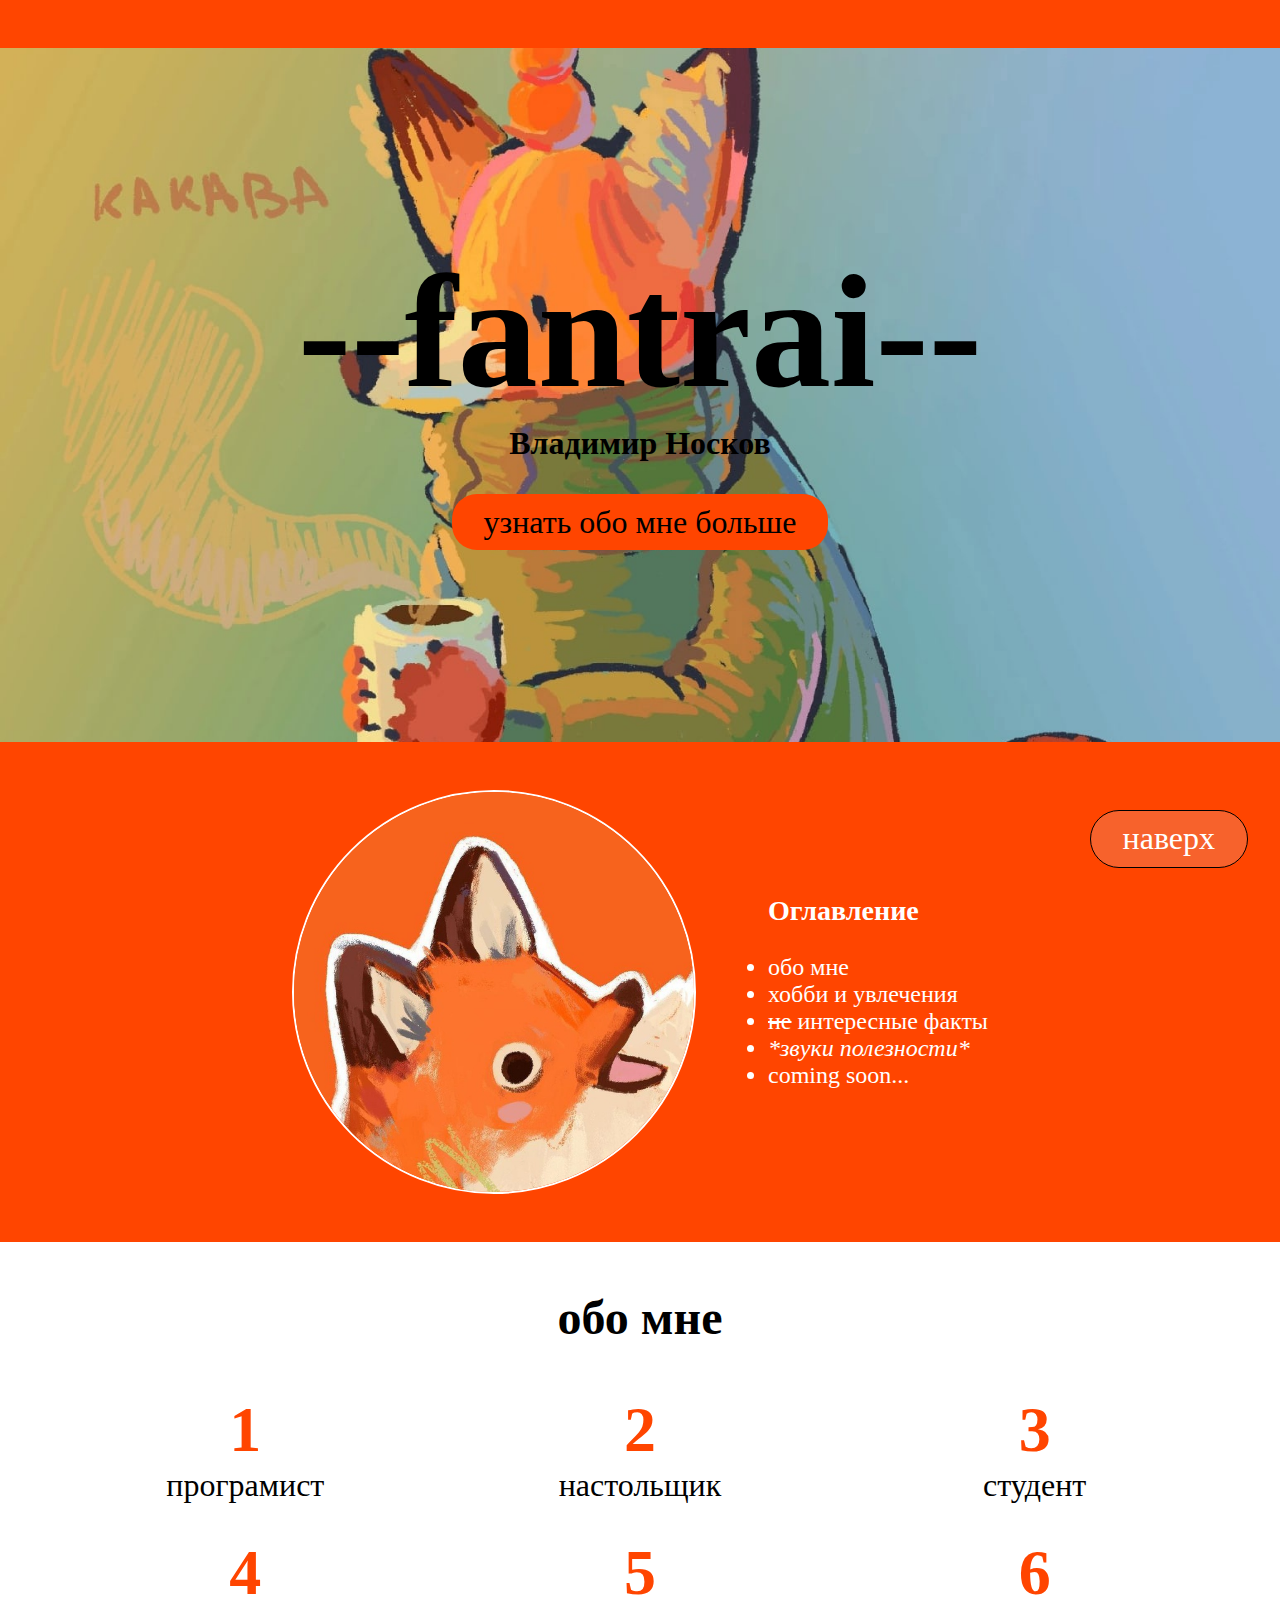
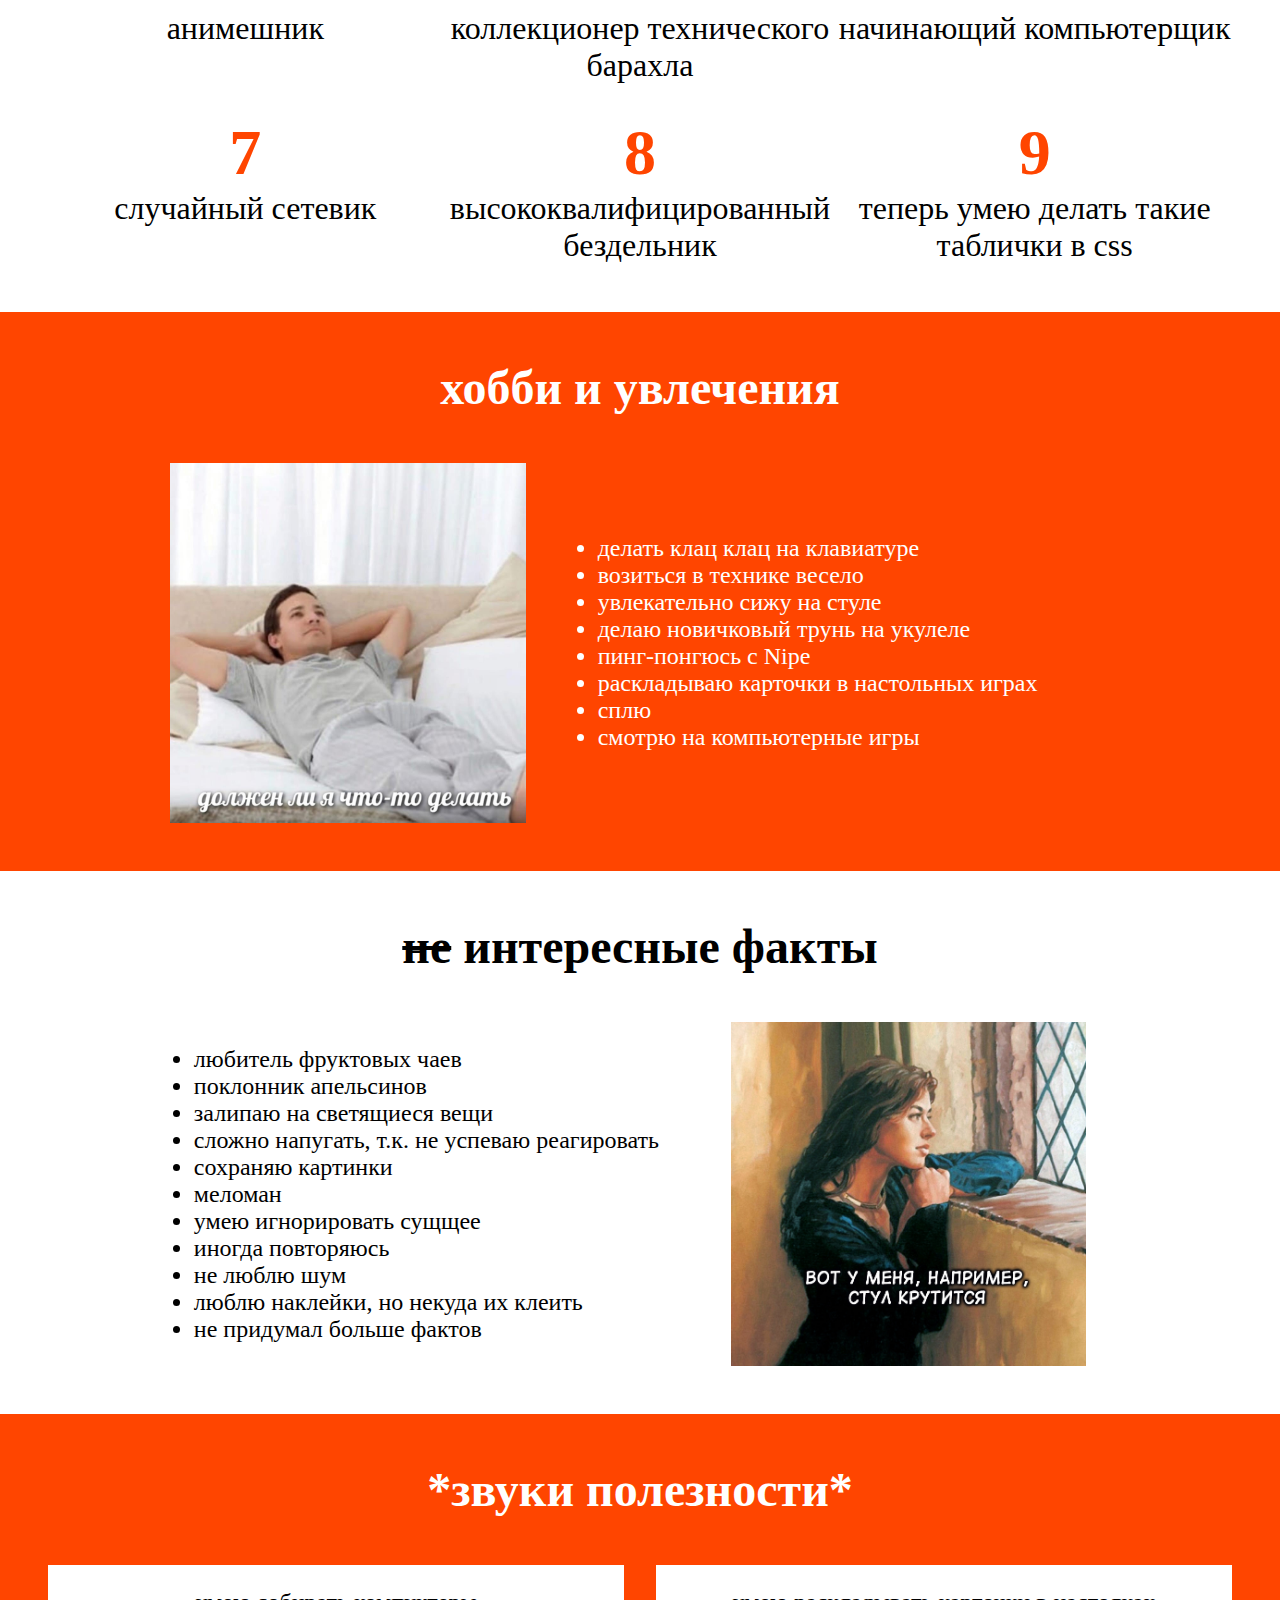
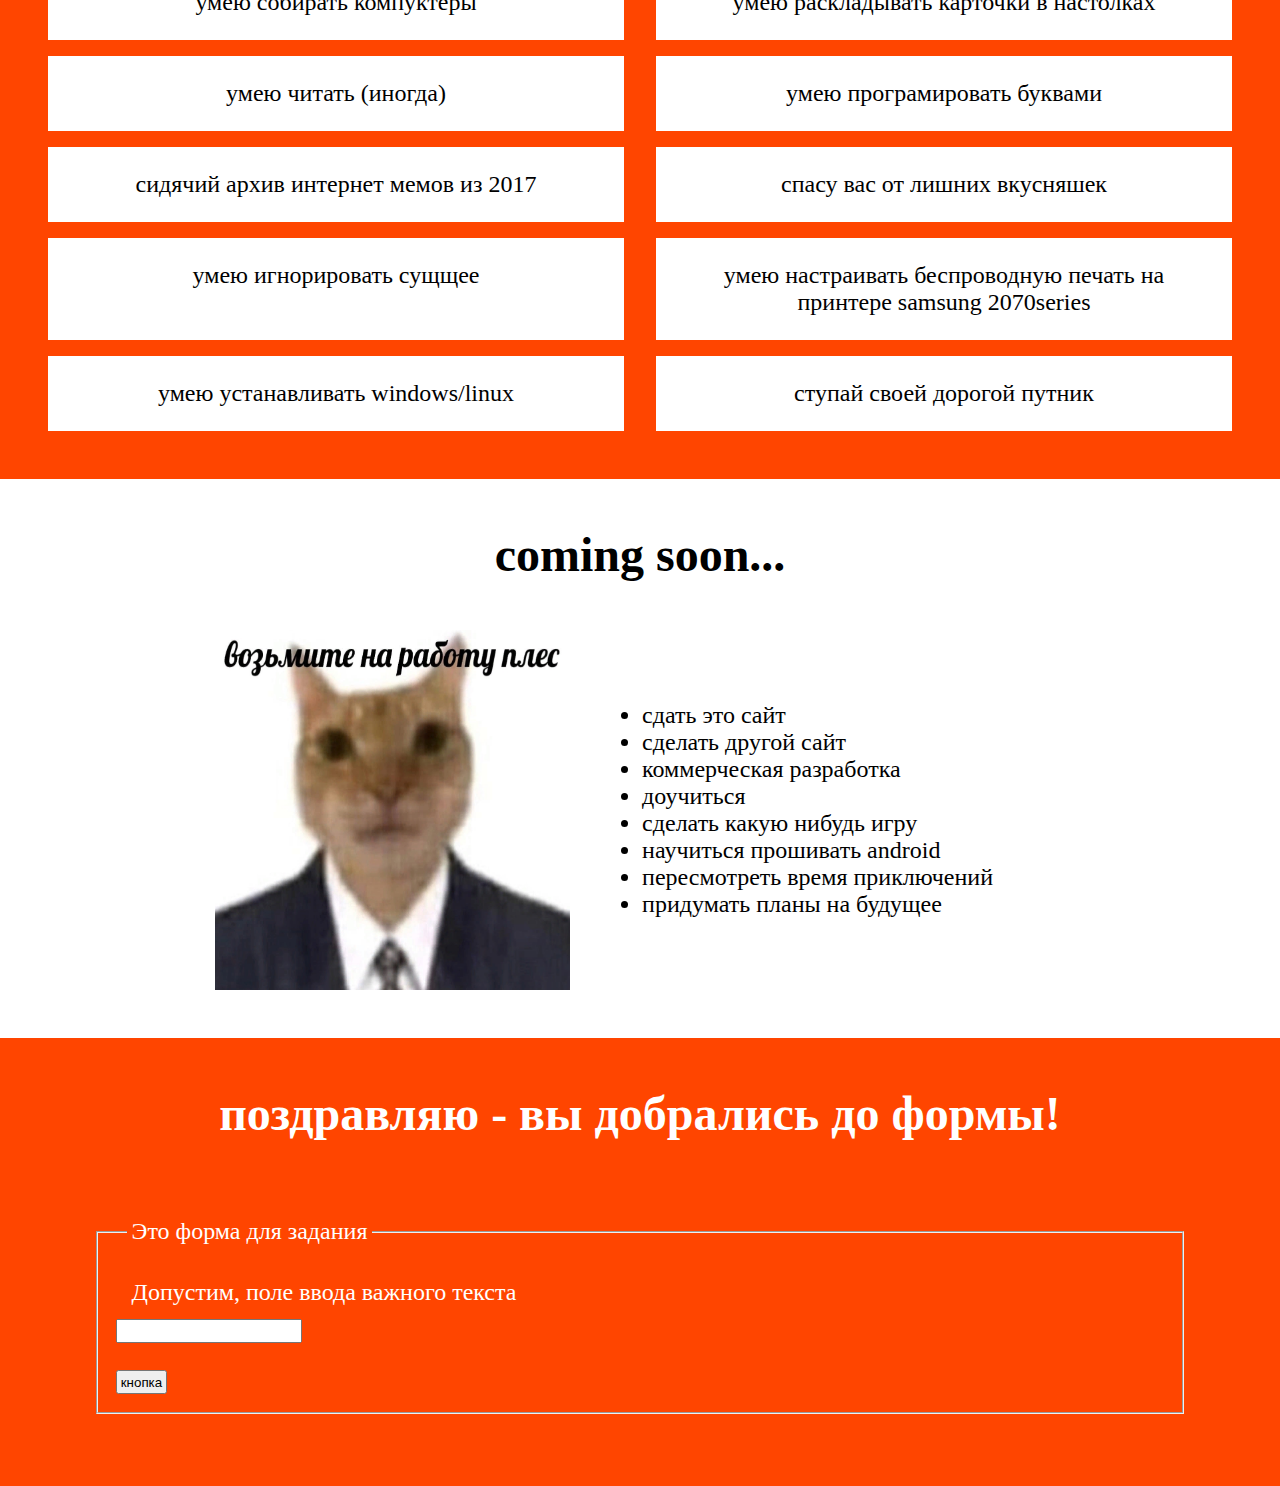
==== commit d47d5581: "end" ====
--- a/fantrai/main.html
+++ b/fantrai/main.html
@@ -2,165 +2,183 @@
     <head>
         <title>fantrai</title>
         <link rel="shortcut icon" href="resources/fantrai2.jpg"/>
+        <link rel="stylesheet" href="fantrai.css" />
         <meta charset="UTF-8"/>
+        <script src="script.js" defer></script>
     </head>
 
-    <body>
-        <h1>------fantrai------</h1>
-        <img alt="аватарка не подгрузилась(" src="resources/fantrai.jpg" width="300" />
-        <hr />
-
-        <div>
-            <h2>оглавление:</h2>
-
-            <table>
-                <tr>
-                    <td>
-                        <img alt="тут должна быть катринка" src="resources/what.jpg" width="300"/>
-                    </td>
-
-                    <td>
-                        <ul>
-                            <li><a href="#about-me">обо мне</a></li>
-                            <li><a href="#hobby">хобби и увлечения</a></li>
-                            <li><a href="#useful"><i>*звуки полезности*</i></a></li>
-                            <li><a href="#facts"><del>не</del> интересные факты</a></li>
-                            <li><a href="#coming-soon">coming soon...</a></li>
-                        </ul>
-                    </td>
-                </tr>
-            </table>
-            <hr />
+    <body id="up">
+        <div class="up_butt">
+            <a href="#up">наверх</a>
         </div>
 
-        <div id="about-me">
-            <h2>обо мне:</h2>
-                <table>
-                    <tr>
-                        <td>
-                            <img alt="тут должна быть лиса" src="resources/about-me.jpg" width="300" />
-                        </td>
+        <section class="main_block">
+            <h1>--fantrai--</h1>
+            <h6>Владимир Носков</h6>
+            <a href="#content" class="false_butt">узнать обо мне больше</a>
+        </section>
 
-                        <td>
-                            <q>я програмист, я делаю клац клац клац</q>
-                            <p>програмист, настольщик, студент, анимешник, <br>
-                                коллекционер технического барахла, <br>
-                                начинающий компьютерщик, случайный сетевик,<br>
-                                высококвалифицированный бездельник</p>
-                        </td>
-                    </tr>
-                </table>
-            <hr/>
-        </div>
+        <section id="content">
+            <img class="circle_av" src="resources/fantrai2.jpg"/>
+            <div class="contents_list">
+                <h3>Оглавление</h3> <br />
+                <ul>
+                    <li><a href="#about-me">обо мне</a></li>
+                    <li><a href="#hobby">хобби и увлечения</a></li>
+                    <li><a href="#facts"><del>не</del> интересные факты</a></li>
+                    <li><a href="#useful"><i>*звуки полезности*</i></a></li>
+                    <li><a href="#coming-soon">coming soon...</a></li>
+                </ul>
+            </div>
+        </section>
 
-        <div id="hobby">
-            <h2>хобби и увлечения:</h2>
+        <section class="about_me" id="about-me">
+            <h2>обо мне</h2>
+            <div class="about_me_grid">
+                <div>
+                    <h3>1</h3>
+                    програмист
+                </div>
+                <div>
+                    <h3>2</h3>
+                    настольщик
+                </div>
+                <div>
+                    <h3>3</h3>
+                    студент
+                </div>
+                <div>
+                    <h3>4</h3>
+                    анимешник
+                </div>
+                <div>
+                    <h3>5</h3>
+                    коллекционер технического барахла
+                </div>
+                <div>
+                    <h3>6</h3>
+                    начинающий компьютерщик
+                </div>
+                <div>
+                    <h3>7</h3>
+                    случайный сетевик
+                </div>
+                <div>
+                    <h3>8</h3>
+                    высококвалифицированный бездельник
+                </div>
+                <div>
+                    <h3>9</h3>
+                    теперь умею делать такие таблички в css
+                </div>
+            </div>
+        </section>
 
-            <table>
-                <tr>
-                    <td>
-                        <img alt="тут должна быть катринка" src="resources/hobby.jpg" width="300"/>
-                    </td>
+        <section id="hobby">
+            <h2 class="w_color">хобби и увлечения</h2>
+            <div class="hobby_block">
+                <img alt="тут должна быть катринка" src="resources/hobby.jpg" />
+                <ul>
+                    <li>делать клац клац на клавиатуре</li>
+                    <li>возиться в технике весело</li>
+                    <li>увлекательно сижу на стуле</li>
+                    <li>делаю новичковый трунь на укулеле</li>
+                    <li>пинг-понгюсь с <a href="../NipeSite/main.html">Nipe</a></li>
+                    <li>раскладываю карточки в настольных играх</li>
+                    <li>сплю</li>
+                    <li>смотрю на компьютерные игры</li>
+                </ul>
+            </div>
+        </section>
 
-                    <td>
-                        <ul>
-                            <li>делать клац клац на клавиатуре</li>
-                            <li>возиться в технике весело</li>
-                            <li>увлекательно сижу на стуле</li>
-                            <li>делаю новичковый трунь на укулеле</li>
-                            <li>пинг-понгюсь с <a href="../NipeSite/main.html">Nipe</a></li>
-                            <li>раскладываю карточки в настольных играх</li>
-                            <li>сплю</li>
-                            <li>смотрю на компьютерные игры</li>
-                        </ul>
-                    </td>
-                </tr>
-            </table>
-            <hr />
-        </div>
+        <section class="facts" id="facts">
+            <h2><del>не</del> интересные факты</h2>
+            <div class="facts_list">
+                <div>
+                    <ul>
+                        <li>любитель фруктовых чаев</li>
+                        <li>поклонник апельсинов</li>
+                        <li>залипаю на светящиеся вещи</li>
+                        <li>сложно напугать, т.к. не успеваю реагировать</li>
+                        <li>сохраняю картинки</li>
+                        <li>меломан</li>
+                        <li>умею игнорировать сущщее</li>
+                        <li>иногда повторяюсь</li>
+                        <li>не люблю шум</li>
+                        <li>люблю наклейки, но некуда их клеить</li>
+                        <li>не придумал больше фактов</li>
+                    </ul>
+                    <img src="resources/facts.jpg">
+                </div>
+            </div>
+        </section>
 
-        <div id="useful">
-            <h2>*звуки полезности*:</h2>
+        <section id="useful">
+            <h2 class="w_color">*звуки полезности*</h2>
+            <div class="useful_grid">
+                <div>
+                    умею собирать компуктеры
+                </div>
+                <div>
+                    умею раскладывать карточки в настолках                
+                </div>
+                <div>
+                    умею читать (иногда)
+                </div>
+                <div>
+                    умею програмировать буквами
+                </div>
+                <div>
+                    сидячий архив интернет мемов из 2017
+                </div>
+                <div>
+                    спасу вас от лишних вкусняшек
+                </div>
+                <div>
+                    умею игнорировать сущщее
+                </div>
+                <div>
+                    умею настраивать беспроводную печать на принтере samsung 2070series
+                </div>
+                <div>
+                    умею устанавливать windows/linux
+                </div>
+                <div>
+                    ступай своей дорогой путник
+                </div>
+            </div>
+        </section>
 
-            <table>
-                <tr>
-                    <td>
-                        <img alt="тут должна быть катринка" src="resources/useful.jpg" width="300"/>
-                    </td>
+        <section class="coming_soon" id="coming-soon">
+            <h2>coming soon...</h2>
+            <div class="coming_soon_list">
+                <img alt="тут должна быть катринка" src="resources/future.jpg" />
+                <ul>
+                    <li>сдать это сайт</li>
+                    <li>сделать другой сайт</li>
+                    <li>коммерческая разработка</li>
+                    <li>доучиться</li>
+                    <li>сделать какую нибудь игру</li>
+                    <li>научиться прошивать android</li>
+                    <li>пересмотреть время приключений</li>
+                    <li>придумать планы на будущее</li>
+                </ul>
+            </div>
+        </section>
 
-                    <td>
-                        <ul>
-                            <li>умею собирать компуктеры</li>
-                            <li>умею раскладывать карточки в настолках</li>
-                            <li>умею читать (иногда)</li>
-                            <li>умею програмировать буквами</li>
-                            <li>сидячий архив интернет мемов из 2017</li>
-                            <li>спасу вас от лишних вкусняшек</li>
-                            <li>умею игнорировать сущщее</li>
-                            <li>умею настраивать беспроводную печать
-                                <br/> на принтере samsung 2070series</li>
-                            <li>умею устанавливать windows/linux</li>
-                        </ul>
-                    </td>
-                </tr>
-            </table>
-            <hr />
-        </div>
+        <section>
+            <h2 class="w_color">поздравляю - вы добрались до формы!</h2>
+            <form>
+                <fieldset>
+                    <legend>Это форма для задания</legend>
 
-        <div id="facts">
-            <h2><del>не</del> интересные факты:</h2>
-
-            <table>
-                <tr>
-                    <td>
-                        <img alt="тут должна быть катринка" src="resources/facts.jpg" width="300"/>
-                    </td>
-
-                    <td>
-                        <ul>
-                            <li>любитель фруктовых чаев</li>
-                            <li>поклонник апельсинов</li>
-                            <li>залипаю на светящиеся вещи</li>
-                            <li>сложно напугать, т.к. не успеваю реагировать</li>
-                            <li>сохраняю картинки</li>
-                            <li>меломан</li>
-                            <li>умею игнорировать сущщее</li>
-                            <li>иногда повторяюсь</li>
-                            <li>не люблю шум</li>
-                            <li>люблю наклейки, но некуда их клеить</li>
-                            <li>не придумал больше фактов</li>
-                        </ul>
-                    </td>
-                </tr>
-            </table>
-            <hr />
-        </div>
-
-        <div id="coming-soon">
-            <h2>coming soon...:</h2>
-
-            <table>
-                <tr>
-                    <td>
-                        <img alt="тут должна быть катринка" src="resources/future.jpg" width="300"/>
-                    </td>
-
-                    <td>
-                        <ul>
-                            <li>сдать это сайт</li>
-                            <li>сделать другой сайт</li>
-                            <li>коммерческая разработка</li>
-                            <li>доучиться</li>
-                            <li>сделать какую нибудь игру</li>
-                            <li>научиться прошивать android</li>
-                            <li>пересмотреть время приключений</li>
-                            <li>придумать планы на будущее</li>
-                        </ul>
-                    </td>
-                </tr>
-            </table>
-            <hr />
-        </div>
-
+                    <label>
+                        Допустим, поле ввода важного текста<br>
+                        <input id="textb" type="text" onkeyup="textChange('textb')">
+                    </label> <br>
+                    <button type="button" onclick="aaa()">кнопка</button>
+                </fieldset>
+            </form>
+        </section>
     </body>
 </html>--- a/fantrai/fantrai.css
+++ b/fantrai/fantrai.css
@@ -0,0 +1,214 @@
+* {
+    margin: 0;
+    padding: 0;
+}
+
+body {
+    background-color: orangered;
+}
+
+.main_block {
+    background-image: url(resources/fantrai.jpg);
+    background-repeat: no-repeat;
+    background-size: cover;
+    display: flex;
+    align-items: center;
+    flex-direction: column;
+    background-position-y: 20%;
+    padding-top: 15%;
+    padding-bottom: 15%;
+    margin-top: 3em;
+}
+
+h1 {
+    font-size: 10em;
+}
+
+h2 {
+    font-size: 3em;
+    text-align: center;
+    padding: 1em;
+}
+
+h6 {
+    font-size: 2em;
+}
+
+.false_butt {
+    font-size: 2em;
+    background-color: orangered;
+    color: white;
+    padding: 0.3em;
+    padding-right: 1em;
+    padding-left: 1em;
+    border-radius: 25px;
+    margin-top: 1em;
+}
+
+a:link {
+    text-decoration: none;
+    color: currentColor;
+}
+
+a:visited {
+    text-decoration: none;
+    color: currentColor;
+}
+
+.circle_av {
+    border-radius: 100%;
+    border: solid;
+    border-color: white;
+    border-width: 2px;
+    width: 25em;
+    height: 100%;
+}
+
+#content {
+    padding: 3em;
+    display: flex;
+    flex-direction: row;
+    justify-content: center;
+}
+
+@media (any-hover:hover) {
+    .contents_list * li:hover {
+        transition: font-size 0.4s;
+        font-size: 120%;
+    }
+
+    .contents_list * li:not(:hover) {
+        transition: font-size 0.4s;
+    }
+}
+
+.contents_list {
+    color: white;
+    margin-left: 3em;
+    font-size: 1.5em;
+    margin-top: auto;
+    margin-bottom: auto;
+}
+
+.about_me,
+.facts,
+.coming_soon {
+    background-color: white;
+}
+
+.about_me_grid {
+    display: grid;
+    grid-template-columns: repeat(3, 1fr);
+    align-content: center;
+    padding: 3em;
+    padding-top: 0;
+    row-gap: 2em;
+}
+
+.about_me_grid * h3 {
+    font-size: 2em;
+    color: orangered;
+}
+
+.about_me_grid > div {
+    font-size: 2em;
+    text-align: center;
+}
+
+.w_color {
+    color: white;
+}
+
+.hobby_block,
+.coming_soon_list {
+    padding: 3em;
+    padding-top: 0;
+    display: flex;
+    justify-content: center;
+}
+
+.hobby_block > img,
+.coming_soon_list > img {
+    width: 30%;
+}
+
+.hobby_block > ul,
+.coming_soon_list > ul {
+    padding: 3em;
+    align-self: center;
+    font-size: 1.5em;
+    color: white;
+}
+
+.facts_list {
+    display: flex;
+    flex-direction: column;
+    padding: 3em;
+    padding-top: 0;
+}
+
+.facts_list > div {
+    display: flex;
+    flex-direction: row;
+    justify-content: center;
+    font-size: 1.5em;
+}
+
+.facts_list > div > ul {
+    margin-top: auto;
+    margin-bottom: auto;
+}
+
+.facts_list > div > img {
+    width: 30%;
+    padding-left: 3em;
+}
+
+.useful_grid {
+    display: grid;
+    grid-template-columns: repeat(2, 1fr);
+    padding: 3em;
+    padding-top: 0;
+    gap: 1em 2em;
+}
+
+.useful_grid > div {
+    background-color: white;
+    padding: 1em;
+    text-align: center;
+    font-size: 1.5em;
+}
+
+.coming_soon_list > ul {
+    color: black;
+}
+
+.up_butt {
+    position: fixed;
+    font-size: 2em;
+    background-color: rgb(247, 98, 44);
+    color: white;
+    padding: 0.3em;
+    padding-right: 1em;
+    padding-left: 1em;
+
+    border: solid;
+    border-color: black;
+    border-radius: 50px;
+    border-width: 1px;
+    
+    right: 1em;
+    bottom: 1em;
+}
+
+form {
+    margin: 3em;
+    margin-top: 0;
+    color: white;
+    font-size: 1.5em;
+}
+
+form * {
+    margin: 1em;
+    padding: 0.2em;
+}